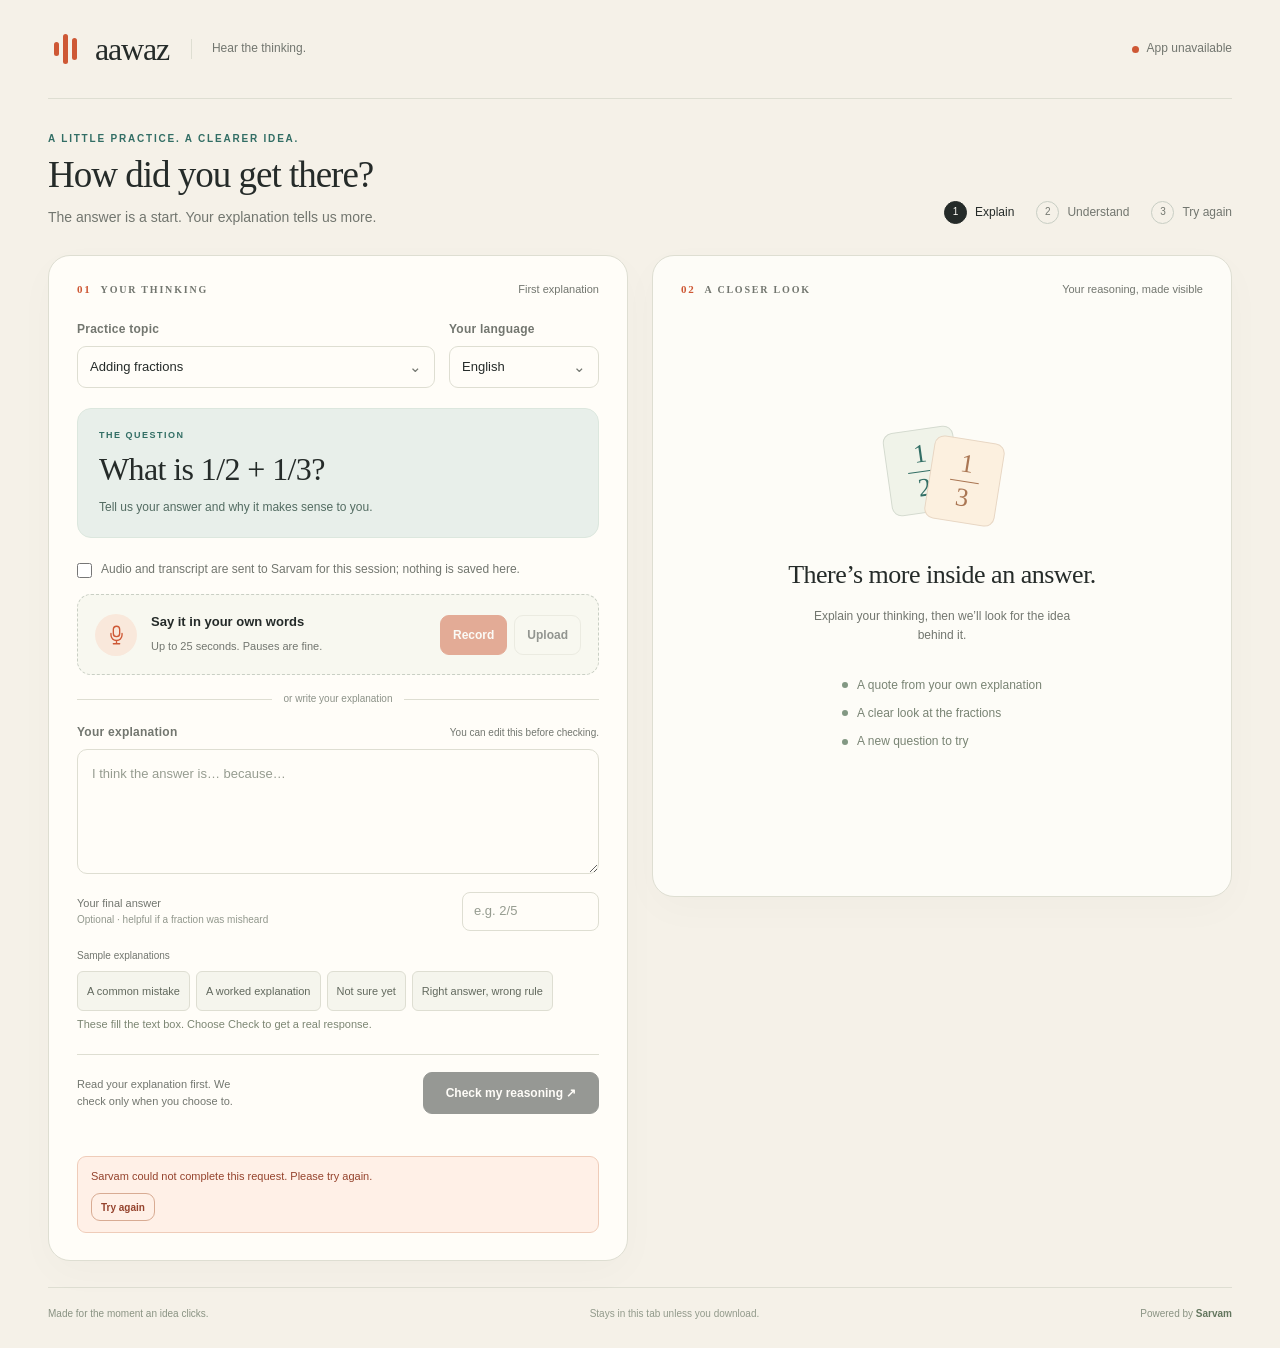
==== aawaz.html @ 49d1d6c7 "Initial commit: Aawaz - Spoken Math Misconception Detector using Sarvam AI" ====
<!doctype html>
<html lang="en">
<head>
  <meta charset="utf-8">
  <meta name="viewport" content="width=device-width, initial-scale=1">
  <meta name="theme-color" content="#f5f1e8">
  <title>Aawaz — Hear the thinking</title>
  <style>
    :root{--paper:#f5f1e8;--card:#fffdf8;--ink:#252b29;--muted:#72766f;--line:#deded2;--orange:#ce5835;--orange-soft:#f9e8db;--teal:#326e65;--teal-soft:#e8efea;--shadow:0 12px 40px #252b2906;--radius:22px}
    *{box-sizing:border-box}body{margin:0;background:var(--paper);color:var(--ink);font-family:"Segoe UI",Arial,sans-serif;font-size:15px;line-height:1.6}button,input,textarea,select{font:inherit}button{cursor:pointer}button:disabled{cursor:not-allowed;opacity:.48}button,input,textarea,select,a{outline-offset:4px}button:focus-visible,input:focus-visible,textarea:focus-visible,select:focus-visible,a:focus-visible{outline:3px solid var(--teal)}[hidden]{display:none!important}button{transition:background .16s,transform .16s,border-color .16s}button:not(:disabled):active{transform:translateY(1px)}button:not(:disabled):hover{filter:brightness(.96)}p,h1,h2,h3{margin:0}h1,h2,h3,.serif{font-family:Georgia,"Times New Roman",serif;font-weight:400}svg{display:block}small{font-size:12px}.shell{max-width:1380px;margin:auto;padding:0 48px}.topbar{height:99px;border-bottom:1px solid var(--line);display:flex;align-items:center;justify-content:space-between;gap:20px}.brand{display:flex;align-items:center;gap:13px}.brand-mark{width:34px;height:37px;display:flex;align-items:center;justify-content:center;gap:4px}.brand-mark i{display:block;width:5px;background:var(--orange);border-radius:6px}.brand-mark i:nth-child(1){height:14px}.brand-mark i:nth-child(2){height:30px}.brand-mark i:nth-child(3){height:22px}.wordmark{font:32px Georgia,"Times New Roman",serif;letter-spacing:-1.2px}.brand-note{font-size:12px;color:var(--muted);border-left:1px solid var(--line);padding-left:20px;margin-left:9px}.connection{display:flex;gap:8px;align-items:center;font-size:12px;color:var(--muted)}.connection-dot{width:7px;height:7px;border-radius:50%;background:#b1b5ad}.connection.ready .connection-dot{background:var(--teal)}.connection.error .connection-dot{background:var(--orange)}.intro{display:flex;align-items:flex-end;justify-content:space-between;padding:32px 0 26px;gap:20px}.eyebrow{text-transform:uppercase;letter-spacing:1.8px;font-size:10px;font-weight:700;color:var(--teal)}.intro h1{font-size:37px;line-height:1.2;letter-spacing:-1px;margin-top:6px}.intro p{color:var(--muted);font-size:14px;margin-top:9px}.steps{display:flex;gap:22px;padding-bottom:5px;flex-shrink:0}.step{display:flex;align-items:center;gap:8px;font-size:12px;color:var(--muted)}.step span{width:23px;height:23px;border:1px solid #c8cec4;border-radius:50%;display:grid;place-items:center;font-size:10px}.step.active{color:var(--ink)}.step.active span{background:var(--ink);color:var(--card);border-color:var(--ink)}.workspace{display:grid;grid-template-columns:minmax(0,1fr) minmax(0,1fr);gap:24px;align-items:start;padding-bottom:26px}.panel{border:1px solid var(--line);border-radius:var(--radius);background:var(--card);box-shadow:var(--shadow);overflow:hidden}.panel-head{padding:25px 28px 0;display:flex;justify-content:space-between;align-items:center;gap:12px}.panel-head .eyebrow{color:var(--muted)}.panel-head .index{color:var(--orange);font-size:11px;font-weight:700;margin-right:9px}.panel-label{font-size:11px;color:var(--muted)}.input-body{padding:22px 28px 27px}.selectors{display:grid;grid-template-columns:1fr 150px;gap:14px;margin-bottom:20px}.field-label{display:block;color:var(--muted);font-size:11px;font-weight:600;letter-spacing:.25px;margin-bottom:6px}.select-wrap{position:relative}.select-wrap:after{content:"⌄";position:absolute;right:13px;top:9px;pointer-events:none;color:var(--muted)}select{appearance:none;width:100%;border:1px solid var(--line);border-radius:9px;background:transparent;color:var(--ink);padding:10px 30px 10px 12px;font-size:13px}.question{border-radius:14px;background:var(--teal-soft);padding:19px 21px 20px;border:1px solid #dce7de;margin-bottom:22px}.question .eyebrow{font-size:9px;letter-spacing:1.5px}.question h2{font-size:32px;letter-spacing:-.6px;margin-top:5px;line-height:1.35}.question p{font-size:12px;color:#536c62;margin-top:7px}.question.followup{background:var(--orange-soft);border-color:#efd9c6}.question.followup .eyebrow,.question.followup p{color:#925039}.consent{display:flex;align-items:flex-start;gap:9px;margin:0 0 15px;padding:0;color:var(--muted);font-size:11px;line-height:1.65}.consent input{accent-color:var(--teal);margin:3px 0 0;flex-shrink:0;width:15px;height:15px}.consent label{cursor:pointer}.recorder{border:1px dashed #c9cfc4;border-radius:14px;padding:17px;display:flex;align-items:center;gap:14px;background:#f8f8f0;margin-bottom:10px}.mic-symbol{width:42px;height:42px;border-radius:50%;background:var(--orange-soft);color:var(--orange);display:grid;place-items:center;flex-shrink:0}.recorder-copy{flex:1}.recorder-copy strong{display:block;font-weight:600;font-size:13px}.recorder-copy small{color:var(--muted);font-size:11px}.recorder-actions{display:flex;gap:7px;align-items:center}.btn{display:inline-flex;gap:8px;align-items:center;justify-content:center;border:1px solid var(--line);border-radius:9px;background:transparent;color:var(--ink);padding:9px 12px;line-height:1.35;font-size:12px;font-weight:600;min-height:38px}.btn-orange{background:var(--orange);color:white;border-color:var(--orange)}.btn-primary{background:var(--ink);color:var(--card);border-color:var(--ink)}.btn-teal{background:var(--teal);color:white;border-color:var(--teal)}.btn-quiet{border-color:transparent;color:var(--muted);padding-left:0;padding-right:0}.recording .mic-symbol{background:var(--orange);color:white}.recording{border-color:var(--orange);background:#fff5eb}.record-indicator{display:flex;gap:7px;align-items:center;color:var(--orange);font-size:11px;padding:1px 3px 12px}.record-indicator span:first-child{width:6px;height:6px;background:var(--orange);border-radius:50%;animation:pulse 1s ease-in-out infinite}@keyframes pulse{50%{opacity:.3}}.divider{display:flex;align-items:center;gap:12px;font-size:10px;color:#8c9288;margin:16px 0}.divider:before,.divider:after{content:"";height:1px;background:var(--line);flex:1}.transcript-label{display:flex;justify-content:space-between;align-items:center;gap:10px;margin-bottom:7px}.transcript-label .field-label{margin:0}.transcript-label small{font-size:10px;color:var(--muted)}textarea{width:100%;min-height:125px;resize:vertical;background:transparent;border:1px solid var(--line);border-radius:10px;padding:13px 14px;color:var(--ink);font-size:13px;line-height:1.65}textarea::placeholder,input::placeholder{color:#969c90}textarea:focus,input:focus{border-color:var(--teal)}.answer-row{display:flex;align-items:center;gap:12px;margin-top:11px}.answer-row label{font-size:11px;color:var(--muted);flex:1}.answer-row label span{display:block;font-size:10px;color:#92988d}input[type=text]{width:137px;border:1px solid var(--line);border-radius:8px;padding:8px 11px;background:transparent;color:var(--ink);font-size:13px}.samples{margin-top:17px}.sample-label{font-size:10px;color:var(--muted);margin-bottom:7px}.sample-buttons{display:flex;gap:6px;flex-wrap:wrap}.sample-btn{font-size:10px;font-weight:400;border-radius:6px;padding:5px 9px;min-height:30px;color:#62695e;background:#f5f5ed}.sample-note{font-size:10px;color:#91978b;margin-top:5px}.input-foot{margin-top:20px;border-top:1px solid var(--line);padding-top:17px;display:flex;align-items:center;justify-content:space-between;gap:16px}.input-foot p{font-size:10px;color:var(--muted);max-width:185px;line-height:1.5}.input-foot .btn{padding:12px 17px;font-size:12px;min-width:176px}.status{margin-top:12px;font-size:11px;color:var(--teal);min-height:18px;line-height:1.55}.status.pending:before{content:"";display:inline-block;width:10px;height:10px;border:1.5px solid #c5d5cb;border-top-color:var(--teal);border-radius:50%;margin-right:8px;vertical-align:-1px;animation:spin .8s linear infinite}@keyframes spin{to{transform:rotate(360deg)}}.error-box{margin-top:12px;background:#fff0e7;border:1px solid #efccb9;border-radius:9px;padding:11px 13px;font-size:11px;color:#95432d}.error-box .btn{margin-top:8px;padding:5px 9px;min-height:28px;font-size:10px;border-color:#d8ab93;color:#95432d}.output-panel{background:#fdfcf7;min-height:641px}.output-body{padding:22px 28px 26px}.empty-state{min-height:550px;display:flex;flex-direction:column;align-items:center;justify-content:center;text-align:center;padding:35px 22px 54px}.empty-art{width:132px;height:106px;position:relative;margin-bottom:27px}.empty-art .tile{width:71px;height:84px;border:1px solid #d5dbd0;border-radius:10px;background:#f0f3e9;position:absolute;left:11px;top:8px;transform:rotate(-8deg);display:flex;align-items:center;justify-content:center}.empty-art .tile.back{left:53px;top:18px;transform:rotate(9deg);background:#fcf0df;border-color:#e8d7c4}.empty-art .fraction{font:26px Georgia,serif;display:flex;flex-direction:column;line-height:1.25;align-items:center;color:var(--teal)}.empty-art .back .fraction{color:#aa7653}.empty-art .fraction span:first-child{border-bottom:1px solid currentColor;padding:0 8px}.empty-state h2{font-size:26px;letter-spacing:-.5px}.empty-state p{font-size:12px;color:var(--muted);max-width:290px;margin-top:12px}.empty-checks{margin-top:30px;display:flex;flex-direction:column;gap:9px;text-align:left;font-size:11px;color:#798474}.empty-checks span{display:flex;gap:9px;align-items:center}.empty-checks span:before{content:"";width:4px;height:4px;border-radius:50%;background:#829883}.empty-state.busy .empty-art{opacity:.65}.empty-state.busy h2{font-size:24px}.result-top{display:flex;justify-content:space-between;align-items:center;gap:10px;margin-bottom:12px}.verdict{font-size:10px;letter-spacing:.8px;font-weight:700;text-transform:uppercase;display:inline-flex;align-items:center;gap:6px;background:var(--orange-soft);color:#a14c2e;padding:5px 9px;border-radius:5px}.verdict.correct{background:var(--teal-soft);color:var(--teal)}.verdict.partial{background:#f5edda;color:#866a32}.verdict.unclear{background:#eceee7;color:#66715e}.result-top small{font-size:10px;color:#8a9385}.result-title{font-size:27px;line-height:1.27;letter-spacing:-.5px;margin-bottom:19px}.evidence{background:#f5f5ee;border-left:2px solid #a8b9a2;padding:12px 15px;margin-bottom:17px;border-radius:0 7px 7px 0}.evidence .eyebrow{font-size:9px;color:#7c8976;letter-spacing:1.2px}.evidence blockquote{font-size:13px;line-height:1.65;margin:6px 0 0;color:#485441}.no-evidence{font-size:12px;color:var(--muted);margin-top:5px}.math-check{display:flex;flex-wrap:wrap;gap:8px 16px;align-items:center;font-size:11px;padding-bottom:17px;border-bottom:1px solid var(--line);margin-bottom:17px}.math-check strong{font-weight:600}.math-badge{font-size:10px;background:#eef1e7;color:#61735a;border-radius:5px;padding:3px 7px}.math-badge.incorrect{background:#f9e8db;color:#a65834}.math-badge.unavailable{background:#eeefe8;color:#737b6d}.feedback{font-size:13px;line-height:1.8;color:#4a5548;white-space:pre-wrap}.clarification{margin-top:14px;border:1px solid #e8dcbb;border-radius:9px;padding:12px 14px;background:#f9f5e9}.clarification .eyebrow{font-size:9px;color:#8b7949;letter-spacing:1px}.clarification p{font-size:12px;line-height:1.7;margin-top:5px;color:#766336}.visual{padding:18px 0 5px}.visual .eyebrow{font-size:9px;color:#7c8976;letter-spacing:1.3px;margin-bottom:12px}.fraction-row{display:grid;grid-template-columns:48px 1fr;gap:12px;align-items:center;margin-bottom:11px}.fraction-label{font:18px Georgia,serif;color:var(--ink);text-align:center}.fraction-strip{display:flex;gap:3px;height:25px;border:1px solid #d4dbcf;border-radius:5px;padding:3px;background:#f5f6ee}.fraction-cell{flex:1;min-width:0;background:#e9eee1;border-radius:1px}.fraction-cell.filled{background:var(--teal)}.fraction-row:nth-child(odd) .fraction-cell.filled{background:var(--orange)}.visual-note{font-size:10px;color:var(--muted);margin-top:3px}.voice-actions{margin-top:14px;display:flex;align-items:center;gap:10px;flex-wrap:wrap}.voice-actions .btn{font-size:11px;padding:7px 10px;min-height:34px}.voice-actions small{color:var(--muted);font-size:10px}.audio-player{width:100%;height:34px;margin-top:10px}.next-question{margin-top:22px;padding-top:19px;border-top:1px solid var(--line)}.next-question .eyebrow{font-size:9px;letter-spacing:1.3px;color:var(--orange)}.next-question h3{font-size:23px;margin-top:7px;line-height:1.4}.next-question p{font-size:11px;color:var(--muted);margin-top:6px;margin-bottom:13px}.next-question .btn{font-size:11px;padding:9px 13px;min-height:35px}.comparison{margin-bottom:19px;display:grid;grid-template-columns:1fr 1fr;gap:10px}.comparison-card{border:1px solid var(--line);border-radius:9px;padding:12px;background:#f7f7ef;min-width:0}.comparison-card .eyebrow{font-size:9px;letter-spacing:1px;color:#828e79;margin-bottom:7px}.comparison-card .verdict{font-size:9px;padding:3px 6px;letter-spacing:.3px}.comparison-card p{font-size:11px;color:var(--muted);margin-top:8px;line-height:1.6;overflow-wrap:anywhere}.comparison-note{font-size:10px;color:var(--muted);margin:-8px 0 18px}.again{display:flex;align-items:center;justify-content:space-between;gap:15px;margin-top:21px;padding-top:15px;border-top:1px solid var(--line)}.again p{font-size:11px;color:var(--muted)}.again .btn{font-size:10px}.footer{display:flex;justify-content:space-between;gap:20px;padding:18px 0 26px;border-top:1px solid var(--line);font-size:10px;color:#8a9383}.footer strong{font-weight:600;color:#63765e}.footer .footer-detail{color:#929a8b}.key-notice{border:1px solid #e7d6be;background:#faf0df;border-radius:10px;padding:12px 16px;margin-bottom:19px;font-size:12px;color:#8b653a}.key-notice p{margin-top:3px;font-size:11px}.sr-only{position:absolute;width:1px;height:1px;padding:0;margin:-1px;overflow:hidden;clip:rect(0,0,0,0);white-space:nowrap;border:0}
    @media(min-width:1450px){.shell{max-width:1400px}.output-panel{min-height:648px}}@media(max-width:1100px){.shell{padding:0 28px}.steps{gap:13px}.recorder{flex-wrap:wrap}.recorder-actions{margin-left:56px}.panel-head{padding:22px 22px 0}.input-body,.output-body{padding:20px 22px 24px}.input-foot{gap:10px}.input-foot .btn{min-width:157px;padding:11px 12px}.empty-state{min-height:580px}.selectors{grid-template-columns:1fr 132px}}@media(max-width:820px){.shell{padding:0 20px}.topbar{height:80px}.intro{padding:24px 0 23px}.intro h1{font-size:32px}.intro p{max-width:310px}.steps{gap:10px}.step{font-size:0;gap:0}.step span{font-size:10px;width:26px;height:26px}.workspace{grid-template-columns:1fr;gap:18px;max-width:630px;margin:auto}.output-panel{min-height:0}.empty-state{min-height:330px;padding:35px 20px}.empty-art{margin-bottom:14px}.empty-checks{margin-top:20px}.recorder{flex-wrap:nowrap}.recorder-actions{margin-left:0}.brand-note{display:none}.footer{max-width:630px;margin:auto}.intro{max-width:630px;margin:auto}.key-notice{max-width:630px;margin:0 auto 18px}}@media(max-width:460px){.shell{padding:0 14px}.topbar{height:73px}.wordmark{font-size:29px}.connection{font-size:10px}.intro h1{font-size:29px}.intro p{font-size:12px}.steps{gap:7px}.steps .step span{width:22px;height:22px}.input-body,.output-body{padding:18px}.panel-head{padding:20px 18px 0}.panel-label{font-size:10px}.selectors{grid-template-columns:1fr 112px;gap:9px}select{font-size:12px;padding-left:10px}.question{padding:15px 17px}.question h2{font-size:28px}.recorder{flex-wrap:wrap;padding:13px;gap:10px}.recorder-actions{width:100%;margin-left:51px}.recorder-actions .btn{min-height:33px;padding:7px 11px}.mic-symbol{width:40px;height:40px}.input-foot{align-items:stretch;flex-direction:column;gap:11px}.input-foot p{max-width:100%;font-size:10px}.input-foot .btn{width:100%}.result-title{font-size:25px}.footer{font-size:9px}.footer-detail{display:none}.comparison{gap:8px}.comparison-card{padding:10px}.fraction-strip{gap:2px}}
    .learning-label{display:flex;align-items:center;gap:9px;font-size:11px;font-weight:600;color:var(--teal);margin-bottom:10px}.learning-label .lesson-number{display:grid;place-items:center;flex-shrink:0;width:22px;height:22px;border:1px solid #c3d3c6;border-radius:50%;font-size:10px}.lesson-section{padding-top:3px}.lesson-section .feedback{font-size:14px}.evidence{border-left-width:3px}.evidence blockquote{font-size:14px}.visual{padding-top:17px}.fraction-strip{height:30px}.checkpoint{margin-top:22px;padding:17px;border-radius:13px;background:#f0f3e9;border:1px solid #d5dfcb}.checkpoint .eyebrow{font-size:9px;letter-spacing:1.1px;color:#7b8e6a}.checkpoint h3{font:16px/1.6 "Segoe UI",Arial,sans-serif;font-weight:600;margin-top:8px}.checkpoint-note{font-size:11px;color:#77876a;margin-top:4px}.checkpoint-options{display:grid;gap:7px;margin-top:13px}.checkpoint-choice{text-align:left;justify-content:flex-start;font-size:12px;line-height:1.55;font-weight:400;background:#fffef8;border-color:#d6ddcd;padding:10px 12px}.checkpoint-choice.selected{border-color:#b98058;background:#fff4e7}.checkpoint-choice.correct-choice{border-color:var(--teal);background:#e5efe5;color:#28594c}.checkpoint-feedback{font-size:12px;line-height:1.65;color:#6b744d;margin-top:12px;padding-top:11px;border-top:1px solid #d4dfc9}.checkpoint-success{display:inline-flex;align-items:center;gap:5px;background:#dfeade;border-radius:5px;padding:4px 7px;color:var(--teal);font-size:10px;font-weight:600;margin-top:11px}.session-tools{display:flex;justify-content:space-between;gap:14px;align-items:center;margin-top:22px;padding-top:17px;border-top:1px solid var(--line)}.session-tools strong{font-size:12px;font-weight:600}.session-tools p{font-size:10px;color:var(--muted);margin-top:2px}.session-actions{display:flex;gap:6px;align-items:center;flex-shrink:0}.session-actions .btn{font-size:10px;min-height:33px;padding:7px 9px}.session-actions .btn-json{padding-left:7px;padding-right:7px;color:var(--muted)}.next-question{padding:17px;border:1px solid #e9d8c4;border-radius:12px;background:#fbf1e4}.next-question .learning-label{color:#aa6541;margin-bottom:0}.next-question .lesson-number{border-color:#dcb99b}.next-question .btn{width:100%;margin-top:2px}.sample-btn{font-size:11px;min-height:33px}.sample-note{font-size:11px;line-height:1.6;color:#7c8673}.consent{font-size:12px;line-height:1.6}.field-label{font-size:12px}.empty-checks span{font-size:12px}.empty-checks span:before{width:6px;height:6px}.question h2,.feedback,.checkpoint h3,.checkpoint-choice{overflow-wrap:anywhere}.evidence blockquote,.comparison-card p{overflow-wrap:anywhere}body[data-language="hi-IN"] h1,body[data-language="bn-IN"] h1,body[data-language="hi-IN"] .question h2,body[data-language="bn-IN"] .question h2{font-family:"Nirmala UI","Segoe UI",sans-serif;font-weight:600;letter-spacing:0;font-size:29px;line-height:1.5}body[data-language="hi-IN"] .eyebrow,body[data-language="bn-IN"] .eyebrow{letter-spacing:.2px;font-size:11px}body[data-language="hi-IN"] .result-title,body[data-language="bn-IN"] .result-title{font-family:"Nirmala UI","Segoe UI",sans-serif;font-size:24px;line-height:1.5}body[data-language="hi-IN"] .input-foot .btn,body[data-language="bn-IN"] .input-foot .btn{min-width:157px}.btn{min-height:40px}.input-foot p{font-size:11px}.resultTiming{white-space:nowrap}.answer-row input{flex-shrink:0}@media(max-width:1100px){.step{font-size:11px}.steps{gap:11px}.session-tools{flex-direction:column;align-items:flex-start;gap:10px}}@media(max-width:820px){.step{font-size:0}.session-tools{flex-direction:row;align-items:center}.intro{align-items:center}.empty-state{min-height:300px}}@media(max-width:460px){.session-tools{flex-direction:column;align-items:flex-start}.session-actions{width:100%}.session-actions .btn:first-child{flex:1}.selectors{grid-template-columns:1fr 118px}.answer-row input{width:119px}.question h2{font-size:27px}.checkpoint{padding:14px}.next-question{padding:14px}.checkpoint-choice{font-size:12px}.brand{gap:8px}.connection{max-width:140px;text-align:right;line-height:1.4}.intro{gap:8px}}
    @media(prefers-reduced-motion:reduce){*,*:before,*:after{animation:none!important;transition:none!important}}
  </style>
</head>
<body>
  <div class="shell">
    <header class="topbar">
      <div class="brand"><span class="brand-mark" aria-hidden="true"><i></i><i></i><i></i></span><span class="wordmark">aawaz</span><span class="brand-note">Hear the thinking.</span></div>
      <div class="connection" id="connection"><span class="connection-dot" aria-hidden="true"></span><span id="connectionText">Checking local setup</span></div>
    </header>
    <section class="intro" aria-labelledby="pageTitle">
      <div><div class="eyebrow" data-i18n="introEyebrow">A little practice. A clearer idea.</div><h1 id="pageTitle" data-i18n="pageTitle">How did you get there?</h1><p data-i18n="introText">The answer is a start. Your explanation tells us more.</p></div>
      <nav class="steps" aria-label="Practice steps"><div class="step active" id="stepExplain"><span>1</span>Explain</div><div class="step" id="stepCheck"><span>2</span>Understand</div><div class="step" id="stepRetry"><span>3</span>Try again</div></nav>
    </section>
    <div class="key-notice" id="keyNotice" hidden><strong data-i18n="keyNoticeTitle">A Sarvam key is needed.</strong><p data-i18n="keyNoticeText">Add your key to the local setup and restart the app to check an explanation.</p></div>
    <main class="workspace" id="workspace">
      <section class="panel input-panel" aria-labelledby="thinkingTitle">
        <div class="panel-head"><h2 class="eyebrow" id="thinkingTitle"><span class="index">01</span>Your thinking</h2><span class="panel-label" id="stageLabel">First explanation</span></div>
        <div class="input-body">
          <div class="selectors"><div><label class="field-label" for="topic" data-i18n="topicLabel">Practice topic</label><div class="select-wrap"><select id="topic"><option value="addition">Adding fractions</option><option value="comparison">Comparing fractions</option></select></div></div><div><label class="field-label" for="language" data-i18n="languageLabel">Your language</label><div class="select-wrap"><select id="language"><option value="en-IN">English</option><option value="hi-IN">हिन्दी</option><option value="bn-IN">বাংলা</option></select></div></div></div>
          <div class="question" id="questionCard"><div class="eyebrow" id="questionEyebrow">The question</div><h2 id="question">What is 1/2 + 1/3?</h2><p id="questionHint">Tell us your answer and why it makes sense to you.</p></div>
          <div class="consent"><input type="checkbox" id="consent"><label for="consent" data-i18n="consent">Audio and transcript are sent to Sarvam for this session; nothing is saved here.</label></div>
          <div class="recorder" id="recorder"><span class="mic-symbol" aria-hidden="true"><svg width="19" height="22" viewBox="0 0 24 26" fill="none"><rect x="8" y="2" width="8" height="13" rx="4" stroke="currentColor" stroke-width="1.7"/><path d="M5 11v2a7 7 0 0 0 14 0v-2M12 20v4m-4 0h8" stroke="currentColor" stroke-width="1.7" stroke-linecap="round"/></svg></span><div class="recorder-copy"><strong id="recordHeading">Say it in your own words</strong><small id="recordHint">Up to 25 seconds. Pauses are fine.</small></div><div class="recorder-actions"><button class="btn btn-orange" id="record" type="button">Record</button><button class="btn" id="upload" type="button">Upload</button><input class="sr-only" id="audioFile" type="file" accept="audio/*,.webm,.ogg,.wav,.mp3,.m4a" tabindex="-1" aria-label="Choose an audio explanation"></div></div>
          <div class="record-indicator" id="recordIndicator" hidden><span aria-hidden="true"></span><span id="recordTimer">Recording · 0 / 25 seconds</span></div>
          <div class="divider" data-i18n="typeDivider">or write your explanation</div>
          <div class="transcript-label"><label class="field-label" for="transcript" data-i18n="explanationLabel">Your explanation</label><small id="transcriptHint" data-i18n="transcriptHint">You can edit this before checking.</small></div>
          <textarea id="transcript" maxlength="2000" placeholder="I think the answer is… because…" spellcheck="true" aria-describedby="transcriptHint"></textarea>
          <div class="answer-row"><label for="answer"><span data-i18n="answerLabel" style="font-size:11px;color:var(--muted)">Your final answer</span><span data-i18n="answerHint">Optional · helpful if a fraction was misheard</span></label><input id="answer" type="text" maxlength="40" placeholder="e.g. 2/5" autocomplete="off"></div>
          <div class="samples" id="samples"><div class="sample-label" data-i18n="sampleLabel">Sample explanations</div><div class="sample-buttons"><button type="button" class="btn sample-btn" data-sample="misconception" data-i18n="sampleMistake">A common mistake</button><button type="button" class="btn sample-btn" data-sample="correct" data-i18n="sampleWorked">A worked explanation</button><button type="button" class="btn sample-btn" data-sample="unclear" data-i18n="sampleUnclear">Not sure yet</button><button type="button" class="btn sample-btn" data-sample="wrongRule" data-i18n="sampleWrongRule">Right answer, wrong rule</button></div><p class="sample-note" data-i18n="sampleNote">These fill the text box. Choose Check to get a real response.</p></div>
          <div class="input-foot"><p data-i18n="confirmHint">Read your explanation first. We check only when you choose to.</p><button class="btn btn-primary" id="analyze" type="button" data-i18n="check">Check my reasoning ↗</button></div>
          <div class="status" id="status" role="status" aria-live="polite" aria-atomic="true"></div>
          <div class="error-box" id="errorBox" role="alert" hidden><p id="errorMessage"></p><button class="btn" type="button" id="retry" hidden>Try again</button></div>
        </div>
      </section>
      <section class="panel output-panel" id="outputPanel" aria-labelledby="insightTitle">
        <div class="panel-head"><h2 class="eyebrow" id="insightTitle"><span class="index">02</span>A closer look</h2><span class="panel-label" id="outputLabel">Your reasoning, made visible</span></div>
        <div class="output-body">
          <div class="comparison" id="comparison" hidden><div class="comparison-card"><div class="eyebrow" data-i18n="firstStage">First explanation</div><span class="verdict" id="beforeVerdict"></span><p id="beforeQuote"></p></div><div class="comparison-card"><div class="eyebrow" data-i18n="followupStage">Fresh-question explanation</div><span class="verdict" id="afterVerdict" hidden></span><p id="afterQuote">Waiting for your next explanation.</p></div></div>
          <p class="comparison-note" id="comparisonNote" data-i18n="comparisonNote" hidden>Two explanations from this session. A fresh answer is one piece of evidence, not a mastery score.</p>
          <div class="empty-state" id="emptyState"><div class="empty-art" aria-hidden="true"><div class="tile"><div class="fraction"><span>1</span><span>2</span></div></div><div class="tile back"><div class="fraction"><span>1</span><span>3</span></div></div></div><h2 id="emptyTitle">There’s more inside an answer.</h2><p id="emptyText">Explain your thinking, then we’ll look for the idea behind it.</p><div class="empty-checks" id="emptyChecks"><span>A quote from your own explanation</span><span>A clear look at the fractions</span><span>A new question to try</span></div></div>
          <div id="result" hidden>
            <div class="result-top"><span class="verdict" id="verdict"></span><small id="resultTiming"></small></div>
            <h2 class="result-title" id="resultTitle" tabindex="-1"></h2>
            <div class="evidence"><div class="learning-label"><span class="lesson-number">1</span><span data-i18n="evidenceStep">Start with your words</span></div><blockquote id="evidenceQuote"></blockquote><p class="no-evidence" id="noEvidence" data-i18n="noEvidence" hidden>No specific reasoning was clear enough to quote.</p></div>
            <div class="math-check"><span class="math-badge" id="mathBadge"></span><span id="claimedWrap"><span data-i18n="yourAnswer">Your answer:</span> <strong id="claimed"></strong></span><span id="expectedWrap"><span data-i18n="expectedAnswer">Expected:</span> <strong id="expected"></strong></span></div>
            <div class="lesson-section"><div class="learning-label"><span class="lesson-number">2</span><span data-i18n="partsStep">Equal parts. The same whole.</span></div><p class="feedback" id="feedback"></p><div class="visual" id="visual" hidden><div id="fractionRows"></div><p class="visual-note" id="visualNote"></p></div></div>
            <div class="clarification" id="clarification" hidden><div class="eyebrow" data-i18n="clarifyLabel">One detail would help</div><p id="clarifyingQuestion"></p><button class="btn btn-quiet" id="clarifyButton" type="button" data-i18n="clarifyAction">Add more reasoning →</button></div>
            <div class="voice-actions"><button class="btn" id="speak" type="button" data-i18n="listen">▷ Listen to explanation</button><small id="voiceStatus"></small></div>
            <audio class="audio-player" id="speechPlayer" controls hidden aria-label="Spoken explanation"></audio>
            <div class="checkpoint" id="checkpoint" hidden><div class="eyebrow" data-i18n="checkpointLabel">Practice checkpoint</div><h3 id="checkpointQuestion"></h3><p class="checkpoint-note" data-i18n="checkpointNote">A short practice activity. This is not an AI diagnosis or a mastery score.</p><div class="checkpoint-options" id="checkpointOptions"></div><p class="checkpoint-feedback" id="checkpointFeedback" role="status" aria-live="polite" hidden></p><span class="checkpoint-success" id="checkpointSuccess" data-i18n="checkpointSuccess" hidden>✓ Ready for a fresh question</span></div>
            <div class="next-question" id="nextQuestion" hidden><div class="learning-label"><span class="lesson-number">3</span><span data-i18n="transferStep">Put the idea to work</span></div><h3 id="nextQuestionText"></h3><p id="nextQuestionHint">Complete the practice checkpoint to open this fresh question.</p><button type="button" class="btn btn-teal" id="startFollowup" data-i18n="startFollowup">Try a fresh question →</button></div>
            <div class="again" id="again" hidden><p data-i18n="keepPracticing">Keep practicing with a fresh explanation.</p><button type="button" class="btn" id="restart" data-i18n="backInitial">Back to the first question</button></div>
          </div>
          <div class="session-tools" id="sessionTools" hidden><div><strong data-i18n="sessionLabel">Your session</strong><p data-i18n="sessionHint">A copy of your completed checks, only when you choose.</p></div><div class="session-actions"><button type="button" class="btn" id="downloadText" data-i18n="downloadText">↓ Download summary</button><button type="button" class="btn btn-json" id="downloadJson" aria-label="Download the session as JSON">JSON</button></div></div>
        </div>
      </section>
    </main>
    <footer class="footer"><span data-i18n="footerNote">Made for the moment an idea clicks.</span><span class="footer-detail" data-i18n="footerPrivacy">Stays in this tab unless you download.</span><span>Powered by <strong>Sarvam</strong></span></footer>
  </div>
  <script>
    'use strict';
    const byId = id => document.getElementById(id);
    const ui = Object.fromEntries(['topic','language','question','questionCard','questionEyebrow','questionHint','stageLabel','consent','record','recorder','recordHeading','recordHint','recordIndicator','recordTimer','upload','audioFile','transcript','answer','samples','analyze','status','errorBox','errorMessage','retry','connection','connectionText','keyNotice','result','emptyState','emptyTitle','emptyText','emptyChecks','outputLabel','verdict','resultTiming','resultTitle','evidenceQuote','noEvidence','mathBadge','claimedWrap','claimed','expectedWrap','expected','feedback','clarification','clarifyingQuestion','clarifyButton','visual','fractionRows','visualNote','speak','voiceStatus','speechPlayer','nextQuestion','nextQuestionText','nextQuestionHint','startFollowup','comparison','beforeVerdict','beforeQuote','afterVerdict','afterQuote','comparisonNote','again','restart','stepExplain','stepCheck','stepRetry','checkpoint','checkpointQuestion','checkpointOptions','checkpointFeedback','checkpointSuccess','sessionTools','downloadText','downloadJson'].map(id => [id,byId(id)]));
    const copy = {
      'en-IN':{introEyebrow:'A little practice. A clearer idea.',pageTitle:'How did you get there?',introText:'The answer is a start. Your explanation tells us more.',explain:'Explain',understand:'Understand',transfer:'Try again',yourThinking:'Your thinking',closerLook:'A closer look',topicLabel:'Practice topic',languageLabel:'Your language',addition:'Adding fractions',comparison:'Comparing fractions',questionLabel:'The question',freshQuestion:'A fresh question',firstStage:'First explanation',followupStage:'Fresh-question explanation',questionHint:'Tell us your answer and why it makes sense to you.',followupHint:'Use what you noticed. Tell us how you worked it out.',consent:'Audio and transcript are sent to Sarvam for this session; nothing is saved here.',recordHeading:'Say it in your own words',recordHint:'Up to 25 seconds. Pauses are fine.',record:'Record',upload:'Upload',stopRecord:'Stop & transcribe',recordUnavailable:'Upload audio or type instead.',typeDivider:'or write your explanation',explanationLabel:'Your explanation',transcriptHint:'You can edit this before checking.',placeholder:'I think the answer is… because…',answerLabel:'Your final answer',answerHint:'Optional · helpful if a fraction was misheard',sampleLabel:'Sample explanations',sampleMistake:'A common mistake',sampleWorked:'A worked explanation',sampleUnclear:'Not sure yet',sampleWrongRule:'Right answer, wrong rule',sampleNote:'These fill the text box. Choose Check to get a real response.',confirmHint:'Read your explanation first. We check only when you choose to.',check:'Check my reasoning ↗',emptyTitle:'There’s more inside an answer.',emptyText:'Explain your thinking, then we’ll look for the idea behind it.',emptyFollowTitle:'A fresh question. Your next idea.',emptyFollowText:'Explain this one in your own words. The earlier lesson is hidden while you try.',evidenceStep:'Start with your words',partsStep:'Equal parts. The same whole.',transferStep:'Put the idea to work',noEvidence:'No specific reasoning was clear enough to quote.',clarifyLabel:'One detail would help',clarifyAction:'Add more reasoning →',clarifyFallback:'Tell us how you chose the size of the pieces and worked out your answer.',listen:'▷ Listen to explanation',freshHint:'Use the same idea with new numbers. Explain without looking back at the lesson.',blockedFreshHint:'Complete the practice checkpoint to open this fresh question.',startFollowup:'Try a fresh question →',keepPracticing:'Keep practicing with a fresh explanation.',backInitial:'Back to the first question',checkpointLabel:'Practice checkpoint',checkpointNote:'A short practice activity. This is not an AI diagnosis or a mastery score.',checkpointSuccess:'✓ Ready for a fresh question',checkpointRetry:'Try another explanation.',checkpointComplete:'Practice checkpoint complete. Try a fresh question.',comparisonNote:'Two explanations from this session. A fresh answer is one piece of evidence, not a mastery score.',waitingNext:'Waiting for your next explanation.',sessionLabel:'Your session',sessionHint:'A copy of your completed checks, only when you choose.',downloadText:'↓ Download summary',downloadJson:'Download the session as JSON',footerNote:'Made for the moment an idea clicks.',footerPrivacy:'Stays in this tab unless you download.',keyNoticeTitle:'A Sarvam key is needed.',keyNoticeText:'Add your key to the local setup and restart the app to check an explanation.',keyConfigured:'Key configured',requestVerified:'Sarvam responded',keyNeeded:'Key needed',appUnavailable:'App unavailable',readyStatus:'Ready to send. Confirm sharing, then explain your thinking.',keyStatus:'Add your Sarvam key to the local setup to continue.',sampleStatus:'Sample explanation added. Read it, then choose Check for a real response.',checkingStatus:'Looking at the reasoning in your explanation…',checkingTitle:'Looking at your thinking…',checkingText:'We’re checking the explanation you just confirmed.',checkedStatus:'Your check is ready. Notice the evidence, then practice the idea.',followCheckedStatus:'Both explanations are shown. Compare what changed.',transcriptReady:'Transcript ready. Read it, edit if needed, then choose Check my reasoning.',freshReady:'Fresh question ready. Explain how you worked it out.',answerMatch:'Answer matches',answerWrong:'Answer to revisit',answerMissing:'No clear answer',yourAnswer:'Your answer:',expectedAnswer:'Expected:',wholeNote:'Each strip shows the same whole.',misconception:'An idea to revisit',correct:'Sound reasoning',partial:'Partly there',unclear:'Needs more detail',consentError:'Please confirm sharing with Sarvam before continuing.',emptyError:'Add an explanation before checking.'},
      'hi-IN':{introEyebrow:'थोड़ा अभ्यास। बेहतर समझ।',pageTitle:'यह जवाब कैसे मिला?',introText:'जवाब शुरुआत है। आपकी सोच और भी कुछ बताती है।',explain:'बताएँ',understand:'समझें',transfer:'फिर आज़माएँ',yourThinking:'आपकी सोच',closerLook:'ज़रा ध्यान से देखें',topicLabel:'अभ्यास का विषय',languageLabel:'आपकी भाषा',addition:'भिन्नों का जोड़',comparison:'भिन्नों की तुलना',questionLabel:'सवाल',freshQuestion:'एक नया सवाल',firstStage:'पहली व्याख्या',followupStage:'नए सवाल की व्याख्या',questionHint:'अपना जवाब और उसकी वजह बताएँ।',followupHint:'जो समझा, उसे इस्तेमाल करें। बताएँ कि आपने कैसे हल किया।',consent:'इस सत्र के लिए ऑडियो और उसका लिखित रूप Sarvam को भेजे जाते हैं; यहाँ कुछ भी सेव नहीं होता।',recordHeading:'अपने शब्दों में बोलें',recordHint:'अधिकतम 25 सेकंड। आराम से बोलें।',record:'रिकॉर्ड करें',upload:'ऑडियो चुनें',stopRecord:'रोकें और लिखित रूप देखें',recordUnavailable:'ऑडियो चुनें या अपनी सोच लिखें।',typeDivider:'या अपनी व्याख्या लिखें',explanationLabel:'आपकी व्याख्या',transcriptHint:'जाँच से पहले इसे बदल सकते हैं।',placeholder:'मुझे लगता है जवाब… है, क्योंकि…',answerLabel:'आपका अंतिम जवाब',answerHint:'वैकल्पिक · भिन्न गलत सुनाई देने पर मददगार',sampleLabel:'व्याख्या के उदाहरण',sampleMistake:'एक आम गलती',sampleWorked:'समझाकर हल',sampleUnclear:'अभी स्पष्ट नहीं',sampleWrongRule:'सही जवाब, गलत नियम',sampleNote:'ये उदाहरण केवल टेक्स्ट भरते हैं। असली प्रतिक्रिया के लिए जाँचें चुनें।',confirmHint:'पहले अपनी व्याख्या पढ़ें। आपके चुनने पर ही जाँच होगी।',check:'मेरी सोच जाँचें ↗',emptyTitle:'जवाब के पीछे एक सोच होती है।',emptyText:'अपनी सोच बताएँ, फिर उसके पीछे के विचार को समझेंगे।',emptyFollowTitle:'नया सवाल। आपकी नई सोच।',emptyFollowText:'अपने शब्दों में बताएँ। कोशिश के दौरान पिछली सीख छिपी रहती है।',evidenceStep:'आपके शब्दों से शुरुआत',partsStep:'बराबर हिस्से। एक ही पूरा।',transferStep:'अब विचार को आज़माएँ',noEvidence:'उद्धृत करने लायक स्पष्ट तर्क नहीं मिला।',clarifyLabel:'एक बात और बताएँ',clarifyAction:'अपना तर्क और बताएँ →',clarifyFallback:'बताएँ कि हिस्सों का आकार कैसे चुना और जवाब कैसे निकाला।',listen:'▷ व्याख्या सुनें',freshHint:'नए अंकों पर वही विचार आज़माएँ। पिछली सीख देखे बिना समझाएँ।',blockedFreshHint:'नया सवाल खोलने के लिए अभ्यास पूरा करें।',startFollowup:'नया सवाल आज़माएँ →',keepPracticing:'एक नई व्याख्या के साथ अभ्यास करें।',backInitial:'पहले सवाल पर वापस जाएँ',checkpointLabel:'अभ्यास की एक जाँच',checkpointNote:'यह छोटा अभ्यास है। यह AI का निर्णय या महारत का स्कोर नहीं है।',checkpointSuccess:'✓ नए सवाल के लिए तैयार',checkpointRetry:'दूसरी व्याख्या आज़माएँ।',checkpointComplete:'अभ्यास पूरा हुआ। अब नया सवाल आज़माएँ।',comparisonNote:'इस सत्र की दो व्याख्याएँ। नया जवाब एक प्रमाण है, महारत का स्कोर नहीं।',waitingNext:'आपकी अगली व्याख्या का इंतज़ार है।',sessionLabel:'आपका सत्र',sessionHint:'पूरी हुई जाँचों की कॉपी, केवल आपके चुनने पर।',downloadText:'↓ सारांश डाउनलोड करें',downloadJson:'सत्र को JSON में डाउनलोड करें',footerNote:'समझ आने वाले उस पल के लिए।',footerPrivacy:'डाउनलोड करने तक केवल इस टैब में।',keyNoticeTitle:'Sarvam की कुंजी चाहिए।',keyNoticeText:'स्थानीय सेटअप में अपनी कुंजी जोड़ें और ऐप फिर शुरू करें।',keyConfigured:'कुंजी जोड़ी गई है',requestVerified:'Sarvam ने जवाब दिया',keyNeeded:'कुंजी चाहिए',appUnavailable:'ऐप उपलब्ध नहीं है',readyStatus:'भेजने के लिए तैयार। सहमति दें और अपनी सोच बताएँ।',keyStatus:'आगे बढ़ने के लिए स्थानीय सेटअप में Sarvam की कुंजी जोड़ें।',sampleStatus:'उदाहरण जोड़ा गया है। पढ़ें और असली प्रतिक्रिया के लिए जाँचें चुनें।',checkingStatus:'आपकी व्याख्या के तर्क को देख रहे हैं…',checkingTitle:'आपकी सोच पर ध्यान दे रहे हैं…',checkingText:'आपकी पुष्टि की गई व्याख्या की जाँच हो रही है।',checkedStatus:'जाँच तैयार है। अपने शब्द देखें, फिर विचार का अभ्यास करें।',followCheckedStatus:'दोनों व्याख्याएँ सामने हैं। देखें कि क्या बदला।',transcriptReady:'लिखित रूप तैयार है। पढ़ें, ज़रूरत हो तो बदलें, फिर मेरी सोच जाँचें चुनें।',freshReady:'नया सवाल तैयार है। बताएँ कि आपने कैसे हल किया।',answerMatch:'जवाब सही है',answerWrong:'जवाब फिर देखें',answerMissing:'स्पष्ट जवाब नहीं मिला',yourAnswer:'आपका जवाब:',expectedAnswer:'अपेक्षित जवाब:',wholeNote:'हर पट्टी एक ही पूरा दर्शाती है।',misconception:'इस विचार को फिर समझें',correct:'सही तर्क',partial:'कुछ हद तक सही',unclear:'और जानकारी चाहिए',consentError:'आगे बढ़ने से पहले Sarvam से साझा करने की सहमति दें।',emptyError:'जाँच से पहले अपनी व्याख्या जोड़ें।'},
      'bn-IN':{introEyebrow:'অল্প অনুশীলন। আরও পরিষ্কার ধারণা।',pageTitle:'এই উত্তর কীভাবে পেলে?',introText:'উত্তরটা শুরু। তোমার ব্যাখ্যা আরও কিছু বলে।',explain:'বলুন',understand:'বুঝুন',transfer:'আবার চেষ্টা',yourThinking:'তোমার ভাবনা',closerLook:'আরও ভালো করে দেখি',topicLabel:'অনুশীলনের বিষয়',languageLabel:'তোমার ভাষা',addition:'ভগ্নাংশের যোগ',comparison:'ভগ্নাংশের তুলনা',questionLabel:'প্রশ্ন',freshQuestion:'একটি নতুন প্রশ্ন',firstStage:'প্রথম ব্যাখ্যা',followupStage:'নতুন প্রশ্নের ব্যাখ্যা',questionHint:'তোমার উত্তর এবং তার কারণ বলো।',followupHint:'যা বুঝেছ, তা কাজে লাগাও। কীভাবে সমাধান করলে বলো।',consent:'এই সেশনের জন্য অডিও ও তার লিখিত রূপ Sarvam-কে পাঠানো হয়; এখানে কিছু সংরক্ষণ করা হয় না।',recordHeading:'নিজের ভাষায় বলো',recordHint:'সর্বোচ্চ 25 সেকেন্ড। একটু থামতে পারো।',record:'রেকর্ড করো',upload:'অডিও বেছে নাও',stopRecord:'থামাও ও লিখিত রূপ দেখো',recordUnavailable:'অডিও বেছে নাও বা ব্যাখ্যা লেখো।',typeDivider:'অথবা তোমার ব্যাখ্যা লেখো',explanationLabel:'তোমার ব্যাখ্যা',transcriptHint:'যাচাইয়ের আগে বদলাতে পারো।',placeholder:'আমার মনে হয় উত্তর… কারণ…',answerLabel:'তোমার চূড়ান্ত উত্তর',answerHint:'ঐচ্ছিক · ভগ্নাংশ ভুল শোনা গেলে সাহায্য করে',sampleLabel:'ব্যাখ্যার উদাহরণ',sampleMistake:'একটি সাধারণ ভুল',sampleWorked:'বুঝিয়ে সমাধান',sampleUnclear:'এখনও পরিষ্কার নয়',sampleWrongRule:'সঠিক উত্তর, ভুল নিয়ম',sampleNote:'এগুলো শুধু লেখা ভরে দেয়। আসল প্রতিক্রিয়ার জন্য যাচাই করো।',confirmHint:'আগে ব্যাখ্যা পড়ো। তুমি বেছে নিলেই যাচাই হবে।',check:'আমার যুক্তি যাচাই করো ↗',emptyTitle:'উত্তরের পেছনে একটা ভাবনা আছে।',emptyText:'ভাবনাটা বলো, তারপর তার পেছনের ধারণা বুঝব।',emptyFollowTitle:'নতুন প্রশ্ন। তোমার নতুন ভাবনা।',emptyFollowText:'নিজের ভাষায় বোঝাও। চেষ্টা করার সময় আগের শেখা অংশটি লুকানো থাকে।',evidenceStep:'তোমার কথা থেকে শুরু',partsStep:'সমান অংশ। একই সম্পূর্ণ।',transferStep:'এবার ধারণাটা কাজে লাগাও',noEvidence:'উদ্ধৃত করার মতো স্পষ্ট যুক্তি পাওয়া যায়নি।',clarifyLabel:'আরও একটি কথা বলো',clarifyAction:'আরও যুক্তি যোগ করো →',clarifyFallback:'অংশগুলোর আকার কীভাবে বেছেছ এবং উত্তর কীভাবে পেয়েছ বলো।',listen:'▷ ব্যাখ্যা শোনো',freshHint:'নতুন সংখ্যায় একই ধারণা কাজে লাগাও। আগের শেখা অংশ না দেখে বোঝাও।',blockedFreshHint:'নতুন প্রশ্ন খুলতে অনুশীলনটি সম্পূর্ণ করো।',startFollowup:'নতুন প্রশ্ন চেষ্টা করো →',keepPracticing:'নতুন ব্যাখ্যা দিয়ে অনুশীলন করো।',backInitial:'প্রথম প্রশ্নে ফিরে যাও',checkpointLabel:'অনুশীলনের একটি ধাপ',checkpointNote:'এটি ছোট অনুশীলন। এটি AI-এর সিদ্ধান্ত বা দক্ষতার স্কোর নয়।',checkpointSuccess:'✓ নতুন প্রশ্নের জন্য প্রস্তুত',checkpointRetry:'অন্য ব্যাখ্যা চেষ্টা করো।',checkpointComplete:'অনুশীলন সম্পূর্ণ। এবার নতুন প্রশ্ন চেষ্টা করো।',comparisonNote:'এই সেশনের দুটি ব্যাখ্যা। নতুন উত্তর একটি প্রমাণ, দক্ষতার স্কোর নয়।',waitingNext:'তোমার পরের ব্যাখ্যার অপেক্ষায়।',sessionLabel:'তোমার সেশন',sessionHint:'সম্পূর্ণ হওয়া যাচাইগুলোর কপি, শুধু তুমি চাইলে।',downloadText:'↓ সারাংশ ডাউনলোড করো',downloadJson:'সেশনটি JSON হিসেবে ডাউনলোড করো',footerNote:'ধারণা পরিষ্কার হওয়ার মুহূর্তের জন্য।',footerPrivacy:'ডাউনলোড না করলে শুধু এই ট্যাবে থাকে।',keyNoticeTitle:'Sarvam-এর কী প্রয়োজন।',keyNoticeText:'স্থানীয় সেটআপে নিজের কী যোগ করে অ্যাপ আবার চালাও।',keyConfigured:'কী যোগ করা আছে',requestVerified:'Sarvam উত্তর দিয়েছে',keyNeeded:'কী প্রয়োজন',appUnavailable:'অ্যাপ পাওয়া যাচ্ছে না',readyStatus:'পাঠানোর জন্য প্রস্তুত। সম্মতি দিয়ে তোমার ভাবনা বলো।',keyStatus:'চালিয়ে যেতে স্থানীয় সেটআপে Sarvam-এর কী যোগ করো।',sampleStatus:'উদাহরণ যোগ হয়েছে। পড়ে আসল প্রতিক্রিয়ার জন্য যাচাই করো।',checkingStatus:'তোমার ব্যাখ্যার যুক্তি দেখা হচ্ছে…',checkingTitle:'তোমার ভাবনা দেখা হচ্ছে…',checkingText:'তোমার নিশ্চিত করা ব্যাখ্যা যাচাই করা হচ্ছে।',checkedStatus:'যাচাই প্রস্তুত। নিজের কথা দেখো, তারপর ধারণার অনুশীলন করো।',followCheckedStatus:'দুটি ব্যাখ্যাই দেখানো হয়েছে। কী বদলেছে দেখো।',transcriptReady:'লিখিত রূপ প্রস্তুত। পড়ো, দরকার হলে বদলাও, তারপর যুক্তি যাচাই করো।',freshReady:'নতুন প্রশ্ন প্রস্তুত। কীভাবে সমাধান করলে বোঝাও।',answerMatch:'উত্তর সঠিক',answerWrong:'উত্তর আবার দেখো',answerMissing:'স্পষ্ট উত্তর নেই',yourAnswer:'তোমার উত্তর:',expectedAnswer:'প্রত্যাশিত উত্তর:',wholeNote:'প্রতিটি পটি একই সম্পূর্ণকে দেখায়।',misconception:'ধারণাটি আবার বোঝো',correct:'সঠিক যুক্তি',partial:'আংশিক ঠিক',unclear:'আরও ব্যাখ্যা দরকার',consentError:'চালিয়ে যাওয়ার আগে Sarvam-এর সঙ্গে ভাগ করার সম্মতি দাও।',emptyError:'যাচাইয়ের আগে তোমার ব্যাখ্যা যোগ করো।'}
    };
    const fallbackTopics = [
      {id:'addition',title:'Adding fractions',question:'What is 1/2 + 1/3?',question_localized:{'en-IN':'What is 1/2 + 1/3?','hi-IN':'1/2 + 1/3 कितना है?','bn-IN':'1/2 + 1/3 কত?'},followup_question:''},
      {id:'comparison',title:'Comparing fractions',question:'Which is larger: 1/8 or 1/4?',question_localized:{'en-IN':'Which is larger: 1/8 or 1/4?','hi-IN':'कौन बड़ा है: 1/8 या 1/4?','bn-IN':'কোনটি বড়: 1/8 না 1/4?'},followup_question:''}
    ];
    const samples = {
      'en-IN':{addition:{misconception:'I get 2/5 because I add the top numbers and add the bottom numbers.',correct:'I use a common denominator of six. One half is three sixths and one third is two sixths, so the sum is five sixths.',unclear:'I guessed.',wrongRule:'My answer is 5/6, but my rule is to add the top numbers and add the bottom numbers when adding fractions.'},comparison:{misconception:'One eighth is bigger because eight is bigger than four.',correct:'One quarter is larger than one eighth. When the same whole is divided into more equal pieces, each piece is smaller.',unclear:'I guessed.',wrongRule:'My answer is one quarter, but I think a bigger denominator always makes a bigger fraction.'}},
      'hi-IN':{addition:{misconception:'मेरा जवाब 2/5 है, क्योंकि मैंने ऊपर की संख्याएँ जोड़ीं और नीचे की संख्याएँ भी जोड़ीं।',correct:'मैं समान हर 6 लेता हूँ। आधा यानी 3/6 और एक तिहाई यानी 2/6 है। इसलिए जोड़ 5/6 है।',unclear:'मैंने अनुमान लगाया।',wrongRule:'मेरा जवाब 5/6 है, लेकिन मेरा नियम है कि भिन्न जोड़ते समय ऊपर की संख्याएँ और नीचे की संख्याएँ अलग-अलग जोड़नी चाहिए।'},comparison:{misconception:'1/8 बड़ा है, क्योंकि 8 संख्या 4 से बड़ी है।',correct:'1/4, 1/8 से बड़ा है। एक ही पूरे को ज़्यादा बराबर हिस्सों में बाँटने पर हर हिस्सा छोटा होता है।',unclear:'मैंने अनुमान लगाया।',wrongRule:'मेरा जवाब 1/4 है, लेकिन मुझे लगता है कि बड़ा हर हमेशा भिन्न को बड़ा बनाता है।'}},
      'bn-IN':{addition:{misconception:'আমার উত্তর 2/5, কারণ আমি ওপরের সংখ্যা যোগ করেছি এবং নিচের সংখ্যাও যোগ করেছি।',correct:'আমি একই হর 6 নিই। অর্ধেক হল 3/6 আর এক তৃতীয়াংশ হল 2/6। তাই যোগফল 5/6।',unclear:'আমি আন্দাজ করেছি।',wrongRule:'আমার উত্তর 5/6, কিন্তু আমার নিয়ম হল ভগ্নাংশ যোগ করার সময় ওপরের সংখ্যা ও নিচের সংখ্যা আলাদা করে যোগ করতে হয়।'},comparison:{misconception:'1/8 বড়, কারণ 8 সংখ্যাটি 4-এর চেয়ে বড়।',correct:'1/4, 1/8-এর চেয়ে বড়। একই সম্পূর্ণকে বেশি সমান অংশে ভাগ করলে প্রতিটি অংশ ছোট হয়।',unclear:'আমি আন্দাজ করেছি।',wrongRule:'আমার উত্তর 1/4, কিন্তু আমি মনে করি বড় হর মানেই বড় ভগ্নাংশ।'}}
    };
    const checkpointContent = {
      'en-IN':{addition:{question:'After changing halves and thirds into sixths, why does the denominator stay 6?',choices:[{id:'add_denominators',text:'I must add 6 and 6 because I am adding two fractions.'},{id:'same_sized_parts',text:'The pieces are still sixths. I count how many of those same-sized pieces I have.'},{id:'largest_denominator',text:'The denominator is always whichever number was bigger.'}],correct:'same_sized_parts',explanation:'Three sixths plus two sixths makes five sixths. We add the number of pieces; each piece is still one sixth of the same whole.'},comparison:{question:'For the same whole, why is one quarter larger than one eighth?',choices:[{id:'bigger_number',text:'Eight is bigger than four, so one eighth must be bigger.'},{id:'unchanged_size',text:'The size of a piece never changes when I divide the whole.'},{id:'more_smaller_parts',text:'Dividing the same whole into more equal parts makes each part smaller.'}],correct:'more_smaller_parts',explanation:'Eight equal pieces are smaller than four equal pieces of the same whole. So one eighth is smaller than one quarter.'}},
      'hi-IN':{addition:{question:'आधे और तिहाई हिस्सों को छठे हिस्सों में बदलने के बाद हर 6 ही क्यों रहता है?',choices:[{id:'add_denominators',text:'दो भिन्न जोड़ रहे हैं, इसलिए 6 और 6 को भी जोड़ना चाहिए।'},{id:'same_sized_parts',text:'हिस्से अब भी छठे हिस्से हैं। मैं उन्हीं बराबर आकार वाले हिस्सों की गिनती जोड़ता हूँ।'},{id:'largest_denominator',text:'हर हमेशा वही संख्या होती है जो बड़ी थी।'}],correct:'same_sized_parts',explanation:'तीन छठे हिस्से और दो छठे हिस्से मिलकर पाँच छठे हिस्से बनते हैं। हिस्सों की संख्या जुड़ती है; हर हिस्से का आकार उसी पूरे का छठा हिस्सा रहता है।'},comparison:{question:'एक ही पूरे में एक चौथाई, एक आठवें हिस्से से बड़ा क्यों है?',choices:[{id:'bigger_number',text:'8 संख्या 4 से बड़ी है, इसलिए 1/8 बड़ा होगा।'},{id:'unchanged_size',text:'पूरे को बाँटने पर हिस्से का आकार कभी नहीं बदलता।'},{id:'more_smaller_parts',text:'एक ही पूरे को ज़्यादा बराबर हिस्सों में बाँटने पर हर हिस्सा छोटा होता है।'}],correct:'more_smaller_parts',explanation:'एक ही पूरे के आठ बराबर हिस्से उसके चार बराबर हिस्सों से छोटे होते हैं। इसलिए एक आठवाँ हिस्सा एक चौथाई से छोटा है।'}},
      'bn-IN':{addition:{question:'অর্ধেক ও এক তৃতীয়াংশকে ষষ্ঠাংশে বদলানোর পরে হর 6-ই থাকে কেন?',choices:[{id:'add_denominators',text:'দুটি ভগ্নাংশ যোগ করছি বলে 6 আর 6-ও যোগ করতে হবে।'},{id:'same_sized_parts',text:'অংশগুলো এখনও ষষ্ঠাংশ। আমি একই আকারের অংশগুলোর সংখ্যা গুনছি।'},{id:'largest_denominator',text:'হর সব সময় আগের বড় সংখ্যাটি হয়।'}],correct:'same_sized_parts',explanation:'তিনটি ষষ্ঠাংশ আর দুটি ষষ্ঠাংশ মিলে পাঁচটি ষষ্ঠাংশ হয়। অংশের সংখ্যা যোগ হয়; প্রতিটি অংশ একই সম্পূর্ণের এক ষষ্ঠাংশই থাকে।'},comparison:{question:'একই সম্পূর্ণের এক চতুর্থাংশ, এক অষ্টমাংশের চেয়ে বড় কেন?',choices:[{id:'bigger_number',text:'8 সংখ্যাটি 4-এর চেয়ে বড়, তাই 1/8 বড় হবে।'},{id:'unchanged_size',text:'সম্পূর্ণকে ভাগ করলেও অংশের আকার কখনও বদলায় না।'},{id:'more_smaller_parts',text:'একই সম্পূর্ণকে বেশি সমান অংশে ভাগ করলে প্রতিটি অংশ ছোট হয়।'}],correct:'more_smaller_parts',explanation:'একই সম্পূর্ণের আটটি সমান অংশ তার চারটি সমান অংশের চেয়ে ছোট। তাই এক অষ্টমাংশ, এক চতুর্থাংশের চেয়ে ছোট।'}}
    };
    const verdictLabels = {misconception:'An idea to revisit',correct:'Sound reasoning',partial:'Partly there',unclear:'Needs more detail'};
    const state = {topics:fallbackTopics,stage:'initial',current:null,before:null,currentRecord:null,beforeRecord:null,checkpoint:null,beforeCheckpoint:null,busy:false,recording:false,keyConfigured:false,apiSucceeded:false,serviceReady:false,retry:null,recorder:null,stream:null,chunks:[],recordStarted:0,timer:null,stopTimer:null,audioUrl:null,followupQuestion:'',destroyed:false};
    const canRecord = !!(navigator.mediaDevices && navigator.mediaDevices.getUserMedia && window.MediaRecorder);

    function plain(value){return typeof value === 'string' ? value : value == null ? '' : String(value);}
    function publicError(message){const error=new Error(message);error.publicMessage=message;return error;}
    function status(message,pending=false){ui.status.textContent=message;ui.status.classList.toggle('pending',pending);}
    function clearError(){ui.errorBox.hidden=true;ui.errorMessage.textContent='';ui.retry.hidden=true;state.retry=null;}
    function showError(error,retry=null){ui.errorMessage.textContent=error.publicMessage || 'That request could not be completed. Please try again.';ui.errorBox.hidden=false;state.retry=retry;ui.retry.hidden=!retry;status('');}
    function updateControls(){
      const locked=state.busy || state.recording;
      ui.topic.disabled=locked;ui.language.disabled=locked;ui.consent.disabled=locked;ui.transcript.disabled=locked;ui.answer.disabled=locked;
      ui.record.disabled=state.busy || !state.serviceReady || !state.keyConfigured || !canRecord;
      ui.record.textContent=state.recording ? 'Stop & transcribe' : 'Record';
      ui.upload.disabled=locked || !state.serviceReady || !state.keyConfigured;
      ui.analyze.disabled=locked || !state.serviceReady || !state.keyConfigured || !ui.transcript.value.trim();
      ui.speak.disabled=locked || !state.current || !plain(state.current.feedback).trim();
      ui.startFollowup.disabled=locked || !state.current || state.stage!=='initial' || !state.followupQuestion;
      ui.restart.disabled=locked;ui.retry.disabled=locked;
      document.querySelectorAll('[data-sample]').forEach(button => button.disabled=locked);
    }
    function setBusy(value,message=''){state.busy=value;if(message)status(message,value);else ui.status.classList.toggle('pending',value);updateControls();}
    function revokeSpeech(){ui.speechPlayer.pause();ui.speechPlayer.removeAttribute('src');ui.speechPlayer.load();ui.speechPlayer.hidden=true;if(state.audioUrl)URL.revokeObjectURL(state.audioUrl);state.audioUrl=null;ui.voiceStatus.textContent='';}
    function setVerdict(element,value){element.className='verdict '+(verdictLabels[value] ? value : 'unclear');element.textContent=verdictLabels[value] || verdictLabels.unclear;}
    function renderComparison(){
      ui.comparison.hidden=!state.before;ui.comparisonNote.hidden=!state.before;
      if(!state.before)return;
      setVerdict(ui.beforeVerdict,state.before.verdict);
      ui.beforeQuote.textContent=plain(state.before.evidence_quote) || plain(state.before.label) || 'No clear reasoning in the first explanation.';
      ui.afterVerdict.hidden=!state.current;
      if(state.current){setVerdict(ui.afterVerdict,state.current.verdict);ui.afterQuote.textContent=plain(state.current.evidence_quote) || plain(state.current.label) || 'No clear reasoning in the follow-up.';}
      else ui.afterQuote.textContent='Waiting for your next explanation.';
    }
    function invalidateResult(){
      state.current=null;state.followupQuestion='';revokeSpeech();ui.result.hidden=true;ui.emptyState.hidden=false;ui.emptyState.classList.remove('busy');ui.emptyChecks.hidden=false;
      ui.emptyTitle.textContent=state.stage==='followup' ? 'A fresh question. Your next idea.' : 'There’s more inside an answer.';
      ui.emptyText.textContent=state.stage==='followup' ? 'Explain this one in your own words. We’ll compare the two explanations.' : 'Explain your thinking, then we’ll look for the idea behind it.';
      ui.outputLabel.textContent=state.stage==='followup' ? 'First explanation → follow-up' : 'Your reasoning, made visible';
      ui.stepExplain.classList.toggle('active',state.stage==='initial');ui.stepCheck.classList.remove('active');ui.stepRetry.classList.toggle('active',state.stage==='followup');renderComparison();updateControls();
    }
    function refreshQuestion(){const topic=state.topics.find(item=>item.id===ui.topic.value) || fallbackTopics[0];ui.question.textContent=state.stage==='followup' ? state.nextQuestion : topic.question;ui.questionEyebrow.textContent=state.stage==='followup' ? 'A fresh question' : 'The question';ui.questionCard.classList.toggle('followup',state.stage==='followup');ui.stageLabel.textContent=state.stage==='followup' ? 'Follow-up explanation' : 'First explanation';ui.questionHint.textContent=state.stage==='followup' ? 'Use what you noticed. Tell us how you worked it out.' : 'Tell us your answer and why it makes sense to you.';ui.samples.hidden=state.stage==='followup';ui.answer.placeholder=ui.topic.value==='comparison' ? 'e.g. 1/8 or 1/4' : 'e.g. 2/5';}
    function resetPractice(){state.stage='initial';state.before=null;state.nextQuestion='';ui.transcript.value='';ui.answer.value='';clearError();status('');invalidateResult();refreshQuestion();}
    function requireConsent(){if(ui.consent.checked)return true;showError(publicError('Please confirm sharing with Sarvam before continuing.'));ui.consent.focus();return false;}

    async function request(path,body){
      const controller=new AbortController();const timer=setTimeout(()=>controller.abort(),90000);
      try{
        const options={signal:controller.signal,cache:'no-store'};
        if(body!==undefined){options.method='POST';options.headers={'Content-Type':'application/json'};options.body=JSON.stringify(body);}
        let response;
        try{response=await fetch(path,options);}catch(error){if(error.name==='AbortError')throw publicError('This is taking longer than expected. You can try again.');throw publicError('The local app could not be reached. Check that it is running, then try again.');}
        if(!response.ok){
          let detail=null;try{detail=await response.json();}catch(error){}
          if(detail && typeof detail.error==='string' && detail.error.length<=300)throw publicError(detail.error);
          const messages={401:'Sarvam could not authorize this request. Check your connection settings and try again.',403:'This request is not available for the current Sarvam connection.',413:'That audio file is too large. Try a shorter recording.',429:'Sarvam is handling too many requests right now. Wait a moment, then try again.',503:'Sarvam is not connected or is temporarily unavailable. Check the local setup and try again.'};
          throw publicError(messages[response.status] || 'Sarvam could not complete this request. Please try again.');
        }
        try{return await response.json();}catch(error){throw publicError('The response could not be read. Please try again.');}
      }finally{clearTimeout(timer);}
    }
    async function loadConfig(){
      clearError();setBusy(true,'Checking the Sarvam connection…');
      try{
        const config=await request('/api/config');
        const topics=Array.isArray(config.topics) ? config.topics.filter(item=>['addition','comparison'].includes(item.id) && typeof item.question==='string') : [];
        if(topics.length){state.topics=topics;ui.topic.replaceChildren(...topics.map(item=>{const option=document.createElement('option');option.value=item.id;option.textContent=plain(item.title) || item.id;return option;}));}
        const languages=Array.isArray(config.languages) ? config.languages.filter(item=>['en-IN','hi-IN','bn-IN'].includes(item.code)) : [];
        if(languages.length)ui.language.replaceChildren(...languages.map(item=>{const option=document.createElement('option');option.value=item.code;option.textContent=plain(item.name);return option;}));
        state.serviceReady=true;state.keyConfigured=config.key_configured===true;ui.keyNotice.hidden=state.keyConfigured;ui.connection.className='connection '+(state.keyConfigured?'ready':'error');ui.connectionText.textContent=state.keyConfigured?'Sarvam connected':'Key needed';refreshQuestion();status(state.keyConfigured?'Ready when you are. Confirm sharing, then explain your thinking.':'Add your Sarvam key to the local setup to continue.');
      }catch(error){state.serviceReady=false;ui.connection.className='connection error';ui.connectionText.textContent='App unavailable';showError(error,loadConfig);}
      finally{setBusy(false);}
    }

    function renderVisual(visual){
      ui.fractionRows.replaceChildren();ui.visual.hidden=true;
      if(!visual || !Array.isArray(visual.fractions))return;
      let rendered=0;
      for(const fraction of visual.fractions.slice(0,6)){
        const numerator=Number(fraction.numerator),denominator=Number(fraction.denominator);
        if(!Number.isInteger(numerator) || !Number.isInteger(denominator) || numerator<0 || numerator>denominator || denominator<1 || denominator>24)continue;
        const row=document.createElement('div');row.className='fraction-row';
        const label=document.createElement('span');label.className='fraction-label';const fractionLabel=plain(fraction.label);label.textContent=fractionLabel.includes('=') ? fractionLabel.split('=').pop().trim() : fractionLabel || numerator+'/'+denominator;
        const strip=document.createElement('div');strip.className='fraction-strip';strip.setAttribute('role','img');strip.setAttribute('aria-label',numerator+' of '+denominator+' equal parts shaded');
        for(let index=0;index<denominator;index++){const cell=document.createElement('span');cell.className='fraction-cell'+(index<numerator?' filled':'');cell.setAttribute('aria-hidden','true');strip.append(cell);}
        row.append(label,strip);ui.fractionRows.append(row);rendered++;
      }
      ui.visual.hidden=rendered===0;ui.visualNote.textContent='Each strip shows the same whole. '+plain(visual.result_label);
    }
    function renderResult(result){
      state.current=result;ui.emptyState.hidden=true;ui.result.hidden=false;setVerdict(ui.verdict,result.verdict);ui.resultTitle.textContent=plain(result.label) || verdictLabels[result.verdict] || 'Let’s look at your thinking.';
      ui.resultTiming.textContent=Number.isFinite(Number(result.elapsed_ms)) ? 'Checked in '+(Number(result.elapsed_ms)/1000).toFixed(1)+'s' : '';
      const evidence=plain(result.evidence_quote).trim();ui.evidenceQuote.textContent=evidence ? '“'+evidence+'”' : '';ui.evidenceQuote.hidden=!evidence;ui.noEvidence.hidden=!!evidence;
      const check=result.answer_check || {},checkStatus=['correct','incorrect'].includes(check.status) ? check.status : 'unavailable';
      ui.mathBadge.className='math-badge '+checkStatus;ui.mathBadge.textContent=({correct:'Answer matches',incorrect:'Answer to revisit',unavailable:'No clear answer'})[checkStatus];ui.claimed.textContent=plain(check.claimed);ui.expected.textContent=plain(check.expected);ui.claimedWrap.hidden=!plain(check.claimed);ui.expectedWrap.hidden=!plain(check.expected);
      ui.feedback.textContent=plain(result.feedback);ui.feedback.lang=ui.language.value.split('-')[0];ui.clarifyingQuestion.textContent=plain(result.clarifying_question);ui.clarification.hidden=!plain(result.clarifying_question).trim();renderVisual(result.visual);
      const topic=state.topics.find(item=>item.id===ui.topic.value);
      state.followupQuestion=plain(result.followup_question).trim() || plain(topic && topic.followup_question).trim();
      ui.nextQuestion.hidden=state.stage!=='initial' || !state.followupQuestion;ui.nextQuestionText.textContent=state.followupQuestion;ui.again.hidden=state.stage!=='followup';ui.outputLabel.textContent=state.stage==='followup'?'First explanation → follow-up':'Based on your explanation';
      ui.stepExplain.classList.remove('active');ui.stepCheck.classList.toggle('active',state.stage==='initial');ui.stepRetry.classList.toggle('active',state.stage==='followup');renderComparison();updateControls();
    }
    async function diagnose(){
      if(state.busy || state.recording || !state.keyConfigured)return;
      const transcript=ui.transcript.value.trim();if(!transcript){showError(publicError('Add an explanation before checking.'));ui.transcript.focus();return;}if(!requireConsent())return;
      const payload={topic:ui.topic.value,stage:state.stage,language:ui.language.value,transcript};if(ui.answer.value.trim())payload.answer=ui.answer.value.trim();
      clearError();invalidateResult();setBusy(true,'Listening to the reasoning in your explanation…');ui.emptyState.classList.add('busy');ui.emptyTitle.textContent='Looking at your thinking…';ui.emptyText.textContent='We’re checking the explanation you just confirmed.';ui.emptyChecks.hidden=true;
      try{const result=await request('/api/diagnose',payload);if(!result || !verdictLabels[result.verdict] || typeof result.feedback!=='string')throw publicError('The reasoning response was incomplete. Please try again.');renderResult(result);status(state.stage==='followup'?'Both explanations are shown. Compare what changed.':'Your reasoning check is ready. Look at the quote and try the next question.');ui.resultTitle.focus({preventScroll:true});}
      catch(error){invalidateResult();showError(error,diagnose);}
      finally{setBusy(false);}
    }

    async function fileBase64(blob){return await new Promise((resolve,reject)=>{const reader=new FileReader();reader.onload=()=>{const value=plain(reader.result),index=value.indexOf(',');index>=0?resolve(value.slice(index+1)):reject(publicError('The audio could not be read. Please try another recording.'));};reader.onerror=()=>reject(publicError('The audio could not be read. Please try another recording.'));reader.readAsDataURL(blob);});}
    function audioMime(file){const mime=plain(file.type).split(';')[0].toLowerCase();if(mime.startsWith('audio/'))return mime;if(mime==='video/webm')return 'audio/webm';if(mime==='video/mp4')return 'audio/mp4';const extension=plain(file.name).split('.').pop().toLowerCase();return ({webm:'audio/webm',ogg:'audio/ogg',wav:'audio/wav',mp3:'audio/mpeg',m4a:'audio/mp4',mp4:'audio/mp4'})[extension] || '';}
    async function durationOf(file){
      const url=URL.createObjectURL(file);
      try{
        const metadata=await new Promise(resolve=>{const audio=new Audio();let settled=false;const finish=value=>{if(settled)return;settled=true;clearTimeout(timer);audio.onloadedmetadata=null;audio.onerror=null;audio.removeAttribute('src');audio.load();resolve(value);};const timer=setTimeout(()=>finish(null),7000);audio.preload='metadata';audio.onloadedmetadata=()=>finish(Number.isFinite(audio.duration)?audio.duration:null);audio.onerror=()=>finish(null);audio.src=url;});
        if(Number.isFinite(metadata) && metadata>0)return metadata;
        const AudioContextClass=window.AudioContext || window.webkitAudioContext;if(!AudioContextClass)throw publicError('The length of this recording could not be checked. Try recording here instead.');
        const context=new AudioContextClass();try{const decoded=await context.decodeAudioData(await file.arrayBuffer());return decoded.duration;}catch(error){throw publicError('This audio could not be opened. Try recording here or choose an MP3, WAV, OGG, or WebM file.');}finally{await context.close();}
      }finally{URL.revokeObjectURL(url);}
    }
    async function transcribe(blob,mime){
      clearError();invalidateResult();setBusy(true,'Turning your audio into an editable explanation…');
      try{const audio=await fileBase64(blob);const result=await request('/api/transcribe',{audio,mime_type:mime,language:ui.language.value});const transcript=plain(result.transcript).trim();if(!transcript)throw publicError('We could not hear a clear explanation. Try a quieter recording or type your thinking.');ui.transcript.value=transcript;ui.answer.value='';status('Transcript ready. Read it, edit if needed, then choose Check my reasoning.');ui.transcript.focus({preventScroll:true});}
      catch(error){showError(error,()=>transcribe(blob,mime));}
      finally{setBusy(false);}
    }
    function cleanupRecording(){clearInterval(state.timer);clearTimeout(state.stopTimer);state.timer=null;state.stopTimer=null;if(state.stream)state.stream.getTracks().forEach(track=>track.stop());state.stream=null;state.recording=false;ui.recorder.classList.remove('recording');ui.recordIndicator.hidden=true;ui.recordHeading.textContent='Say it in your own words';ui.recordHint.textContent='Up to 25 seconds. Pauses are fine.';updateControls();}
    function stopRecording(){if(state.recorder && state.recorder.state==='recording')state.recorder.stop();}
    async function startRecording(){
      if(state.recording){stopRecording();return;}if(state.busy || !state.keyConfigured || !requireConsent())return;
      clearError();invalidateResult();setBusy(true,'Opening your microphone…');
      try{
        const stream=await navigator.mediaDevices.getUserMedia({audio:true});
        if(state.destroyed){stream.getTracks().forEach(track=>track.stop());return;}
        state.stream=stream;const types=['audio/webm;codecs=opus','audio/webm','audio/ogg;codecs=opus','audio/ogg','audio/mp4'];const mime=types.find(type=>MediaRecorder.isTypeSupported(type));
        const recorder=mime?new MediaRecorder(stream,{mimeType:mime}):new MediaRecorder(stream);state.recorder=recorder;state.chunks=[];let failed=false;
        recorder.ondataavailable=event=>{if(event.data.size)state.chunks.push(event.data);};
        recorder.onerror=()=>{failed=true;cleanupRecording();if(!state.destroyed)showError(publicError('The recording stopped unexpectedly. Please try again or type your explanation.'));};
        recorder.onstop=()=>{const blob=new Blob(state.chunks,{type:recorder.mimeType || mime || 'audio/webm'});state.chunks=[];cleanupRecording();state.recorder=null;if(failed || state.destroyed)return;if(!blob.size){showError(publicError('No audio was captured. Please try recording again.'));return;}transcribe(blob,blob.type.split(';')[0]);};
        recorder.start(250);state.recordStarted=Date.now();state.recording=true;setBusy(false);ui.recorder.classList.add('recording');ui.recordIndicator.hidden=false;ui.recordHeading.textContent='We’re listening';ui.recordHint.textContent='Stop whenever your explanation is complete.';ui.recordTimer.textContent='Recording · 0 / 25 seconds';status('Recording. Choose Stop & transcribe when you’re done.');
        state.timer=setInterval(()=>{ui.recordTimer.textContent='Recording · '+Math.min(25,Math.floor((Date.now()-state.recordStarted)/1000))+' / 25 seconds';},250);state.stopTimer=setTimeout(stopRecording,25000);updateControls();
      }catch(error){cleanupRecording();const denied=error.name==='NotAllowedError' || error.name==='PermissionDeniedError';showError(publicError(denied?'Microphone access was denied. Allow it in your browser, or type or upload your explanation.':'The microphone could not be opened. Try another microphone, upload audio, or type your explanation.'));}
      finally{if(!state.recording)setBusy(false);}
    }
    async function uploadFile(file){
      if(!file || state.busy || !requireConsent())return;const mime=audioMime(file);
      if(!mime){showError(publicError('Choose an audio file such as MP3, WAV, OGG, or WebM.'));return;}if(file.size>3*1024*1024){showError(publicError('Choose a smaller audio file, up to 3 MB and 25 seconds.'));return;}
      clearError();invalidateResult();setBusy(true,'Checking your recording…');
      try{const duration=await durationOf(file);if(!Number.isFinite(duration) || duration<=0)throw publicError('The audio length could not be checked. Try recording here instead.');if(duration>25.05)throw publicError('This recording is longer than 25 seconds. Choose a shorter clip or record here.');setBusy(false);await transcribe(file,mime);}
      catch(error){showError(error,()=>uploadFile(file));setBusy(false);}
    }

    function audioBlob(base64,mime){let binary;try{binary=atob(base64);}catch(error){throw publicError('The spoken audio could not be read. The written explanation is still available.');}const bytes=new Uint8Array(binary.length);for(let index=0;index<binary.length;index++)bytes[index]=binary.charCodeAt(index);return new Blob([bytes],{type:mime});}
    async function speak(){
      if(state.busy || !state.current || !requireConsent())return;
      clearError();revokeSpeech();const text=plain(state.current.feedback).trim();if(!text)return;setBusy(true,'Preparing the spoken explanation…');ui.voiceStatus.textContent='Preparing audio…';
      try{const result=await request('/api/speak',{text,language:ui.language.value});if(!plain(result.audio))throw publicError('No spoken audio was returned. The written explanation is still available.');const blob=audioBlob(result.audio,plain(result.mime_type) || 'audio/mpeg');state.audioUrl=URL.createObjectURL(blob);ui.speechPlayer.src=state.audioUrl;ui.speechPlayer.hidden=false;ui.voiceStatus.textContent='Audio ready';try{await ui.speechPlayer.play();}catch(error){ui.voiceStatus.textContent='Press play to listen';}status('The spoken explanation is ready.');}
      catch(error){ui.voiceStatus.textContent='Written explanation is still available';showError(error,speak);}
      finally{setBusy(false);}
    }

    ui.topic.addEventListener('change',resetPractice);ui.language.addEventListener('change',resetPractice);
    ui.consent.addEventListener('change',()=>{clearError();updateControls();});
    for(const field of [ui.transcript,ui.answer])field.addEventListener('input',()=>{if(state.current)invalidateResult();clearError();status('');updateControls();});
    document.querySelectorAll('[data-sample]').forEach(button=>button.addEventListener('click',()=>{invalidateResult();clearError();ui.transcript.value=samples[ui.topic.value][button.dataset.sample];ui.answer.value='';status('Sample explanation added. Read it, then choose Check for a real response.');updateControls();ui.transcript.focus();}));
    ui.analyze.addEventListener('click',diagnose);ui.record.addEventListener('click',startRecording);ui.upload.addEventListener('click',()=>{if(!requireConsent())return;ui.audioFile.value='';ui.audioFile.click();});ui.audioFile.addEventListener('change',()=>{const file=ui.audioFile.files && ui.audioFile.files[0];uploadFile(file);ui.audioFile.value='';});
    ui.speak.addEventListener('click',speak);ui.retry.addEventListener('click',()=>{const retry=state.retry;if(retry && !state.busy && !state.recording)retry();});
    ui.speechPlayer.addEventListener('error',()=>{if(!state.audioUrl || state.destroyed)return;ui.voiceStatus.textContent='Written explanation is still available';showError(publicError('This audio could not be played. The written explanation is still available.'),speak);});
    ui.startFollowup.addEventListener('click',()=>{if(state.busy || !state.current || !state.followupQuestion)return;state.before=state.current;state.nextQuestion=state.followupQuestion;state.stage='followup';ui.transcript.value='';ui.answer.value='';clearError();invalidateResult();refreshQuestion();status('New question ready. Explain how you worked it out.');ui.transcript.focus();});
    ui.restart.addEventListener('click',()=>{resetPractice();ui.transcript.focus();});
    window.addEventListener('pagehide',()=>{state.destroyed=true;if(state.recorder && state.recorder.state==='recording')state.recorder.stop();cleanupRecording();revokeSpeech();});
    if(!canRecord){ui.recordHint.textContent='Recording is unavailable here. Upload audio or type instead.';ui.record.title='This browser cannot record audio. Upload a file or type your explanation.';}
    refreshQuestion();updateControls();loadConfig();
  </script>
</body>
</html>
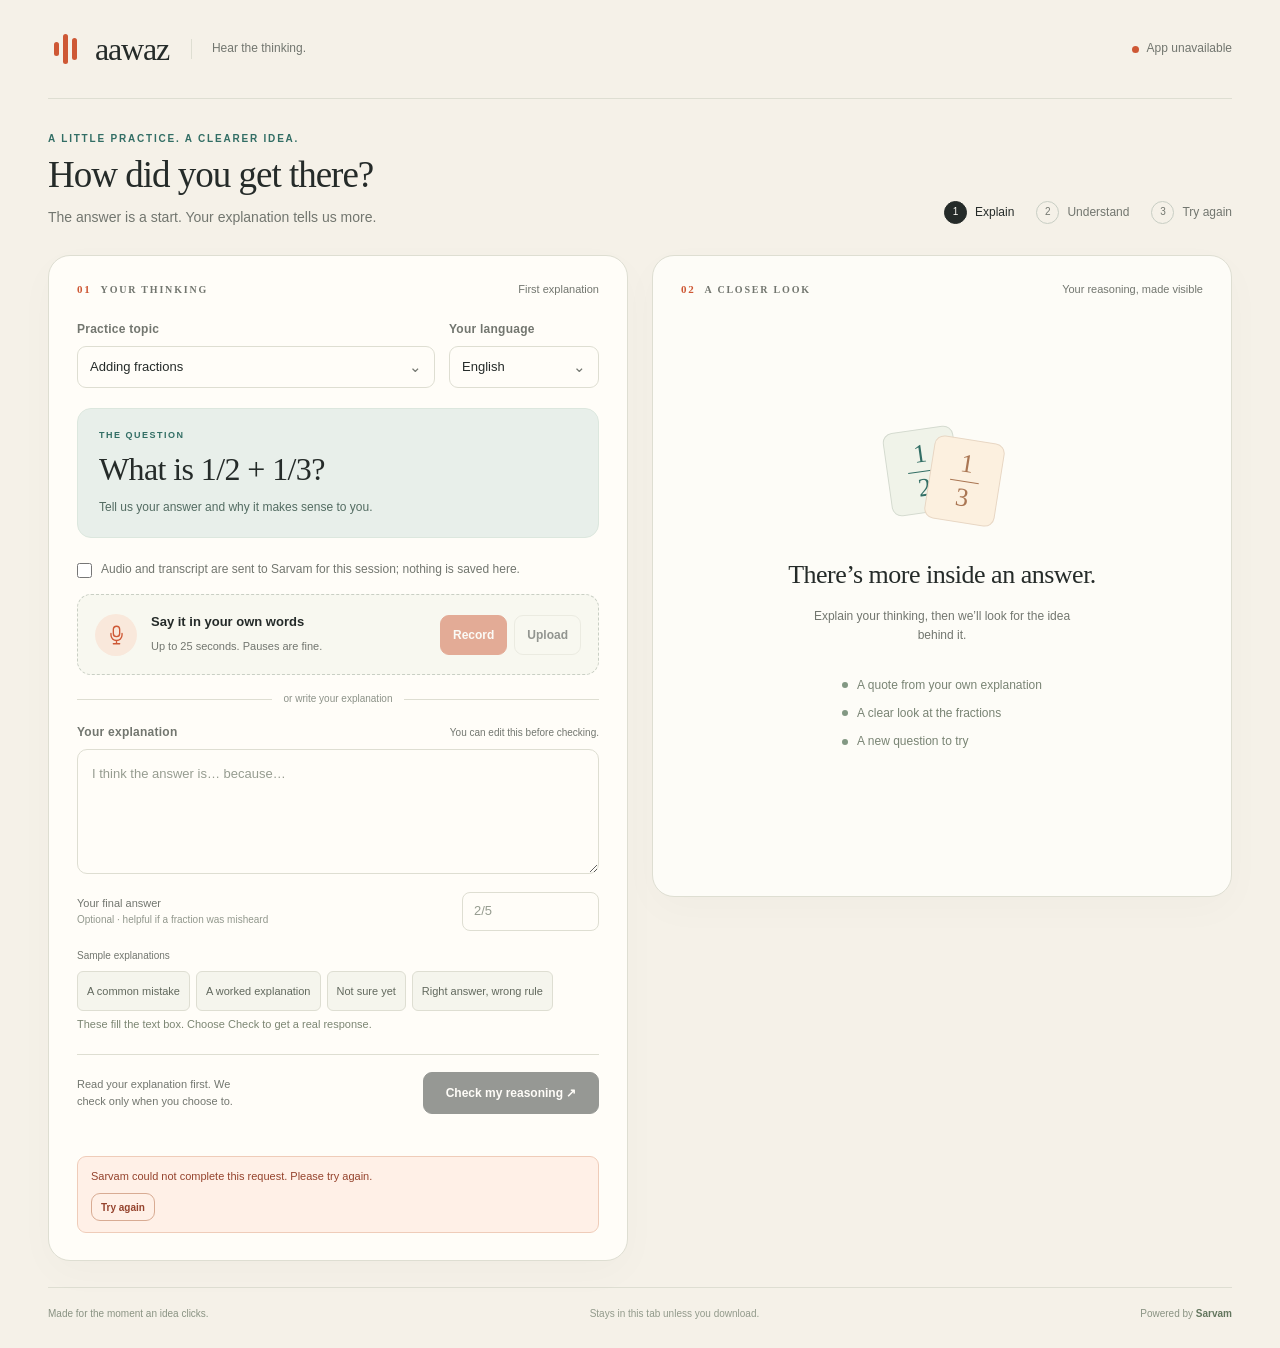
==== commit 4acffde4: "Enhance interactive practice checkpoint and session report export" ====
--- a/aawaz.html
+++ b/aawaz.html
@@ -96,6 +96,20 @@
     const canRecord = !!(navigator.mediaDevices && navigator.mediaDevices.getUserMedia && window.MediaRecorder);
 
     function plain(value){return typeof value === 'string' ? value : value == null ? '' : String(value);}
+    function t(key){return (copy[ui.language.value] || copy['en-IN'])[key] || copy['en-IN'][key] || key;}
+    function localized(source,field){const map=source && source[field+'_localized'];return map && typeof map==='object' && typeof map[ui.language.value]==='string' ? map[ui.language.value] : plain(source && source[field]);}
+    function setConnection(){ui.connection.className='connection '+(state.serviceReady && state.keyConfigured?'ready':'error');ui.connectionText.textContent=!state.serviceReady?t('appUnavailable'):!state.keyConfigured?t('keyNeeded'):state.apiSucceeded?t('requestVerified'):t('keyConfigured');ui.connection.title=state.apiSucceeded?'A real request completed in this tab.':'Local key configuration only; access is checked when you send a request.';}
+    function markApiResponse(){state.apiSucceeded=true;setConnection();}
+    function applyLanguage(){
+      document.body.dataset.language=ui.language.value;document.querySelectorAll('[data-i18n]').forEach(element=>element.textContent=t(element.dataset.i18n));
+      for(const [element,number,key] of [[ui.stepExplain,1,'explain'],[ui.stepCheck,2,'understand'],[ui.stepRetry,3,'transfer']]){const numberSpan=document.createElement('span');numberSpan.textContent=number;element.replaceChildren(numberSpan,document.createTextNode(t(key)));}
+      for(const [id,number,key] of [['thinkingTitle','01','yourThinking'],['insightTitle','02','closerLook']]){const numberSpan=document.createElement('span');numberSpan.className='index';numberSpan.textContent=number;byId(id).replaceChildren(numberSpan,document.createTextNode(t(key)));}
+      [...ui.topic.options].forEach(option=>option.textContent=t(option.value));
+      ui.transcript.placeholder=t('placeholder');ui.transcript.lang=ui.language.value.split('-')[0];ui.question.lang=ui.transcript.lang;ui.nextQuestionText.lang=ui.transcript.lang;
+      ui.recordHeading.textContent=t('recordHeading');ui.recordHint.textContent=canRecord?t('recordHint'):t('recordUnavailable');ui.upload.textContent=t('upload');ui.downloadJson.setAttribute('aria-label',t('downloadJson'));
+      const points=[t('evidenceStep'),t('partsStep'),t('transferStep')];[...ui.emptyChecks.children].forEach((element,index)=>element.textContent=points[index]);
+      if(state.serviceReady)setConnection();
+    }
     function publicError(message){const error=new Error(message);error.publicMessage=message;return error;}
     function status(message,pending=false){ui.status.textContent=message;ui.status.classList.toggle('pending',pending);}
     function clearError(){ui.errorBox.hidden=true;ui.errorMessage.textContent='';ui.retry.hidden=true;state.retry=null;}
@@ -104,17 +118,19 @@
       const locked=state.busy || state.recording;
       ui.topic.disabled=locked;ui.language.disabled=locked;ui.consent.disabled=locked;ui.transcript.disabled=locked;ui.answer.disabled=locked;
       ui.record.disabled=state.busy || !state.serviceReady || !state.keyConfigured || !canRecord;
-      ui.record.textContent=state.recording ? 'Stop & transcribe' : 'Record';
+      ui.record.textContent=state.recording ? t('stopRecord') : t('record');
       ui.upload.disabled=locked || !state.serviceReady || !state.keyConfigured;
       ui.analyze.disabled=locked || !state.serviceReady || !state.keyConfigured || !ui.transcript.value.trim();
       ui.speak.disabled=locked || !state.current || !plain(state.current.feedback).trim();
-      ui.startFollowup.disabled=locked || !state.current || state.stage!=='initial' || !state.followupQuestion;
-      ui.restart.disabled=locked;ui.retry.disabled=locked;
+      ui.startFollowup.disabled=locked || !state.current || state.stage!=='initial' || !state.followupQuestion || !state.checkpoint || !state.checkpoint.completed;
+      ui.restart.disabled=locked;ui.retry.disabled=locked;ui.clarifyButton.disabled=locked;
+      ui.sessionTools.hidden=!(state.currentRecord || state.beforeRecord);ui.downloadText.disabled=locked;ui.downloadJson.disabled=locked;
+      ui.checkpointOptions.querySelectorAll('button').forEach(button=>button.disabled=locked || !!(state.checkpoint && state.checkpoint.completed));
       document.querySelectorAll('[data-sample]').forEach(button => button.disabled=locked);
     }
     function setBusy(value,message=''){state.busy=value;if(message)status(message,value);else ui.status.classList.toggle('pending',value);updateControls();}
     function revokeSpeech(){ui.speechPlayer.pause();ui.speechPlayer.removeAttribute('src');ui.speechPlayer.load();ui.speechPlayer.hidden=true;if(state.audioUrl)URL.revokeObjectURL(state.audioUrl);state.audioUrl=null;ui.voiceStatus.textContent='';}
-    function setVerdict(element,value){element.className='verdict '+(verdictLabels[value] ? value : 'unclear');element.textContent=verdictLabels[value] || verdictLabels.unclear;}
+    function setVerdict(element,value){element.className='verdict '+(verdictLabels[value] ? value : 'unclear');element.textContent=t(verdictLabels[value]?value:'unclear');}
     function renderComparison(){
       ui.comparison.hidden=!state.before;ui.comparisonNote.hidden=!state.before;
       if(!state.before)return;
@@ -122,18 +138,50 @@
       ui.beforeQuote.textContent=plain(state.before.evidence_quote) || plain(state.before.label) || 'No clear reasoning in the first explanation.';
       ui.afterVerdict.hidden=!state.current;
       if(state.current){setVerdict(ui.afterVerdict,state.current.verdict);ui.afterQuote.textContent=plain(state.current.evidence_quote) || plain(state.current.label) || 'No clear reasoning in the follow-up.';}
-      else ui.afterQuote.textContent='Waiting for your next explanation.';
+      else ui.afterQuote.textContent=t('waitingNext');
     }
     function invalidateResult(){
-      state.current=null;state.followupQuestion='';revokeSpeech();ui.result.hidden=true;ui.emptyState.hidden=false;ui.emptyState.classList.remove('busy');ui.emptyChecks.hidden=false;
-      ui.emptyTitle.textContent=state.stage==='followup' ? 'A fresh question. Your next idea.' : 'There’s more inside an answer.';
-      ui.emptyText.textContent=state.stage==='followup' ? 'Explain this one in your own words. We’ll compare the two explanations.' : 'Explain your thinking, then we’ll look for the idea behind it.';
-      ui.outputLabel.textContent=state.stage==='followup' ? 'First explanation → follow-up' : 'Your reasoning, made visible';
+      state.current=null;state.currentRecord=null;state.checkpoint=null;state.followupQuestion='';revokeSpeech();ui.result.hidden=true;ui.checkpoint.hidden=true;ui.checkpointOptions.replaceChildren();ui.emptyState.hidden=false;ui.emptyState.classList.remove('busy');ui.emptyChecks.hidden=false;
+      ui.emptyTitle.textContent=t(state.stage==='followup'?'emptyFollowTitle':'emptyTitle');
+      ui.emptyText.textContent=t(state.stage==='followup'?'emptyFollowText':'emptyText');
+      ui.outputLabel.textContent=state.stage==='followup' ? t('firstStage')+' → '+t('followupStage') : t('closerLook');
       ui.stepExplain.classList.toggle('active',state.stage==='initial');ui.stepCheck.classList.remove('active');ui.stepRetry.classList.toggle('active',state.stage==='followup');renderComparison();updateControls();
     }
-    function refreshQuestion(){const topic=state.topics.find(item=>item.id===ui.topic.value) || fallbackTopics[0];ui.question.textContent=state.stage==='followup' ? state.nextQuestion : topic.question;ui.questionEyebrow.textContent=state.stage==='followup' ? 'A fresh question' : 'The question';ui.questionCard.classList.toggle('followup',state.stage==='followup');ui.stageLabel.textContent=state.stage==='followup' ? 'Follow-up explanation' : 'First explanation';ui.questionHint.textContent=state.stage==='followup' ? 'Use what you noticed. Tell us how you worked it out.' : 'Tell us your answer and why it makes sense to you.';ui.samples.hidden=state.stage==='followup';ui.answer.placeholder=ui.topic.value==='comparison' ? 'e.g. 1/8 or 1/4' : 'e.g. 2/5';}
-    function resetPractice(){state.stage='initial';state.before=null;state.nextQuestion='';ui.transcript.value='';ui.answer.value='';clearError();status('');invalidateResult();refreshQuestion();}
-    function requireConsent(){if(ui.consent.checked)return true;showError(publicError('Please confirm sharing with Sarvam before continuing.'));ui.consent.focus();return false;}
+    function refreshQuestion(){const topic=state.topics.find(item=>item.id===ui.topic.value) || fallbackTopics[0];ui.question.textContent=state.stage==='followup' ? state.nextQuestion : localized(topic,'question');ui.questionEyebrow.textContent=t(state.stage==='followup'?'freshQuestion':'questionLabel');ui.questionCard.classList.toggle('followup',state.stage==='followup');ui.stageLabel.textContent=t(state.stage==='followup'?'followupStage':'firstStage');ui.questionHint.textContent=t(state.stage==='followup'?'followupHint':'questionHint');ui.samples.hidden=state.stage==='followup';ui.answer.placeholder=ui.topic.value==='comparison' ? '1/8 or 1/4' : '2/5';}
+    function resetPractice(){state.stage='initial';state.before=null;state.beforeRecord=null;state.beforeCheckpoint=null;state.nextQuestion='';ui.transcript.value='';ui.answer.value='';clearError();status('');applyLanguage();invalidateResult();refreshQuestion();}
+    function requireConsent(){if(ui.consent.checked)return true;showError(publicError(t('consentError')));ui.consent.focus();return false;}
+
+    function prepareCheckpoint(result){
+      const eligible=state.stage==='initial' && result.checkpoint_eligible===true && !ui.visual.hidden;
+      ui.checkpoint.hidden=!eligible;state.checkpoint=null;ui.checkpointOptions.replaceChildren();ui.checkpointFeedback.hidden=true;ui.checkpointSuccess.hidden=true;
+      if(!eligible)return;
+      const definition=checkpointContent[ui.language.value][ui.topic.value];
+      state.checkpoint={kind:'local_practice',question:definition.question,completed:false,attempts:[]};ui.checkpointQuestion.textContent=definition.question;
+      definition.choices.forEach(choice=>{const button=document.createElement('button');button.type='button';button.className='btn checkpoint-choice';button.textContent=choice.text;button.dataset.choice=choice.id;button.addEventListener('click',()=>{
+        if(state.busy || !state.checkpoint || state.checkpoint.completed)return;
+        const correct=choice.id===definition.correct;state.checkpoint.attempts.push({choice_id:choice.id,explanation:choice.text,correct});state.checkpoint.completed=correct;
+        ui.checkpointOptions.querySelectorAll('button').forEach(item=>{item.classList.toggle('selected',item===button);item.classList.toggle('correct-choice',item===button && correct);});
+        ui.checkpointFeedback.textContent=definition.explanation+(correct?'':' '+t('checkpointRetry'));ui.checkpointFeedback.hidden=false;ui.checkpointSuccess.hidden=!correct;ui.nextQuestionHint.textContent=t(correct?'freshHint':'blockedFreshHint');if(correct)status(t('checkpointComplete'));updateControls();
+      });ui.checkpointOptions.append(button);});
+    }
+    function sessionReport(){
+      const initial=state.stage==='initial'?state.currentRecord:state.beforeRecord;
+      const transfer=state.stage==='followup'?state.currentRecord:null;
+      return {product:'Aawaz',schema_version:1,exported_at:new Date().toISOString(),topic:ui.topic.value,language:ui.language.value,initial,practice_checkpoint:state.stage==='followup'?state.beforeCheckpoint:state.checkpoint,fresh_transfer:transfer,note:'AI checks use the submitted explanations. The checkpoint is a fixed local practice activity. This report contains no mastery score.'};
+    }
+    function downloadSession(format){
+      if(state.busy || state.recording || !(state.currentRecord || state.beforeRecord))return;
+      const report=sessionReport();let content;
+      if(format==='json')content=JSON.stringify(report,null,2);
+      else{
+        const lines=['AAWAZ — '+t('sessionLabel'),t(ui.topic.value)+' · '+ui.language.value,''];
+        const addCheck=(heading,record)=>{lines.push(heading);if(!record){lines.push('Not completed.','');return;}lines.push(record.question,t('explanationLabel')+': '+record.transcript);if(record.answer)lines.push(t('answerLabel')+': '+record.answer);lines.push(t(record.verdict)+': '+record.label,t('evidenceStep')+': '+(record.evidence_quote || t('noEvidence')),t('yourAnswer')+' '+plain(record.answer_check.claimed)+' · '+t('expectedAnswer')+' '+plain(record.answer_check.expected),record.feedback,'');};
+        addCheck('1. '+t('firstStage'),report.initial);lines.push('2. '+t('checkpointLabel')+' (local practice)');const practice=report.practice_checkpoint;
+        if(practice){lines.push(practice.question,...practice.attempts.map((attempt,index)=>(index+1)+'. '+attempt.explanation+' — '+(attempt.correct?'correct':'retry')),practice.completed?t('checkpointSuccess'):'Not completed.','');}else lines.push('Not completed.','');
+        addCheck('3. '+t('followupStage'),report.fresh_transfer);lines.push(report.note);content=lines.join('\n');
+      }
+      const blob=new Blob([content],{type:format==='json'?'application/json;charset=utf-8':'text/plain;charset=utf-8'}),url=URL.createObjectURL(blob),anchor=document.createElement('a');anchor.href=url;anchor.download='aawaz-session-'+Date.now()+'.'+(format==='json'?'json':'txt');document.body.append(anchor);anchor.click();anchor.remove();setTimeout(()=>URL.revokeObjectURL(url),1000);
+    }
 
     async function request(path,body){
       const controller=new AbortController();const timer=setTimeout(()=>controller.abort(),90000);
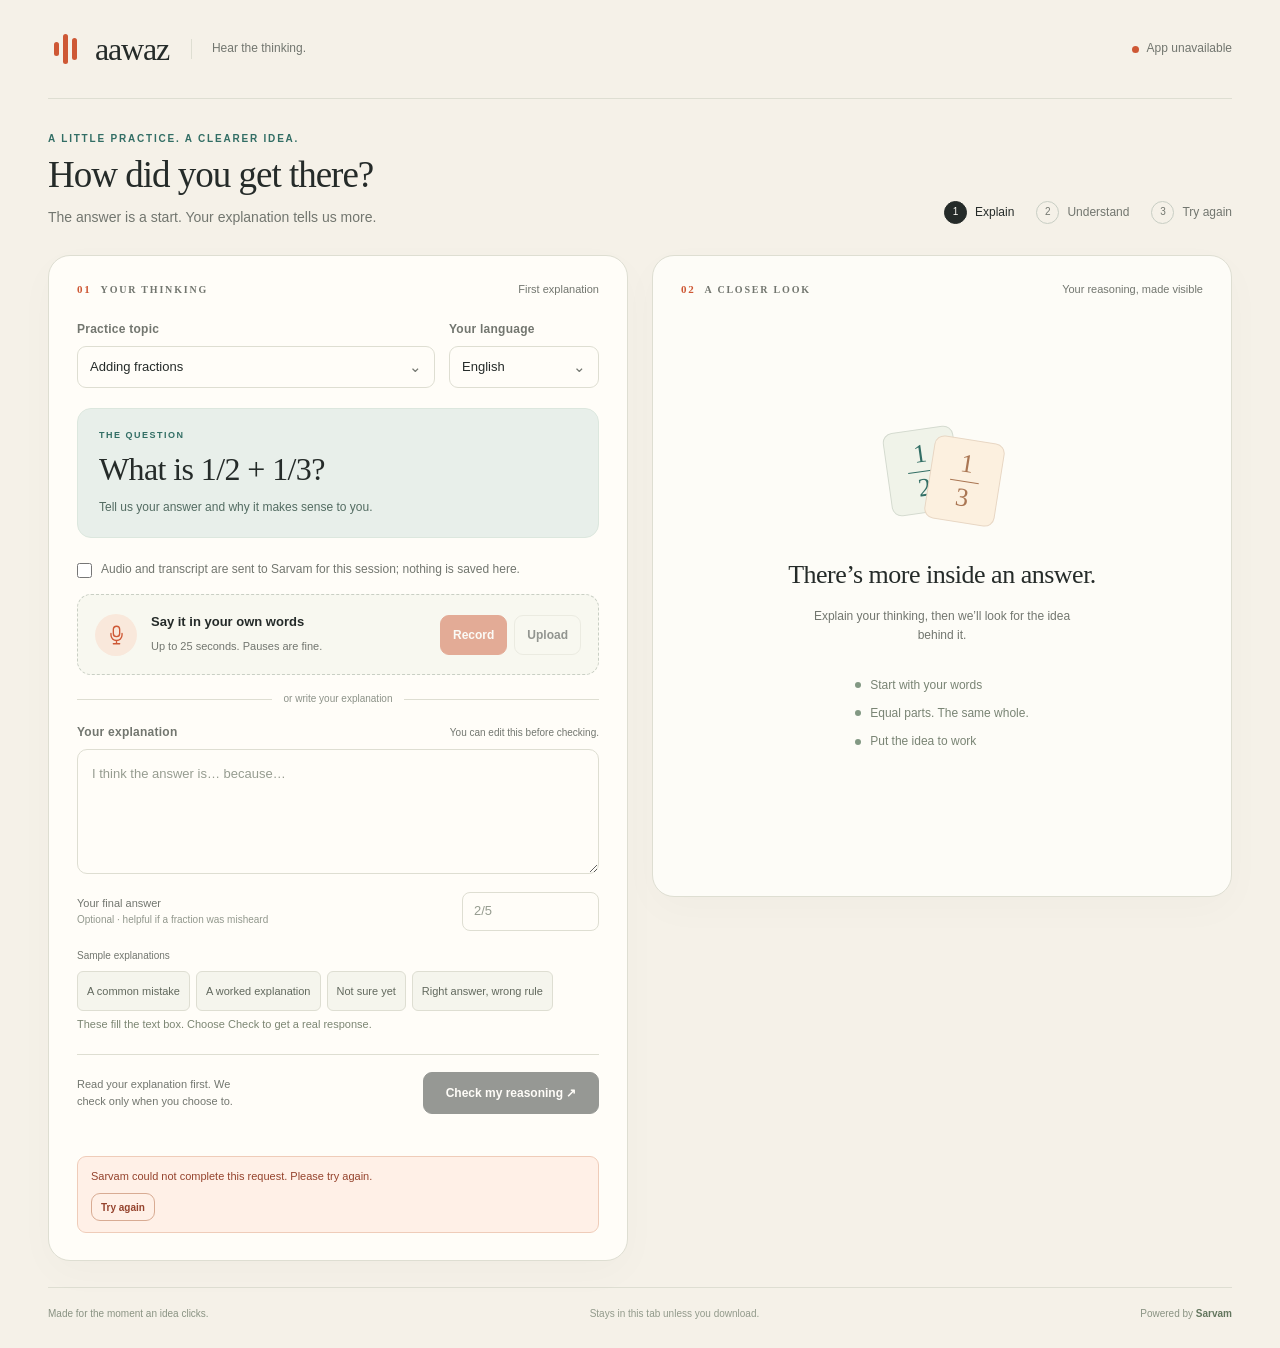
==== commit f216b370: "feat: complete interactive checkpoint flow and multi-lingual UI refinements" ====
--- a/aawaz.html
+++ b/aawaz.html
@@ -10,6 +10,7 @@
     *{box-sizing:border-box}body{margin:0;background:var(--paper);color:var(--ink);font-family:"Segoe UI",Arial,sans-serif;font-size:15px;line-height:1.6}button,input,textarea,select{font:inherit}button{cursor:pointer}button:disabled{cursor:not-allowed;opacity:.48}button,input,textarea,select,a{outline-offset:4px}button:focus-visible,input:focus-visible,textarea:focus-visible,select:focus-visible,a:focus-visible{outline:3px solid var(--teal)}[hidden]{display:none!important}button{transition:background .16s,transform .16s,border-color .16s}button:not(:disabled):active{transform:translateY(1px)}button:not(:disabled):hover{filter:brightness(.96)}p,h1,h2,h3{margin:0}h1,h2,h3,.serif{font-family:Georgia,"Times New Roman",serif;font-weight:400}svg{display:block}small{font-size:12px}.shell{max-width:1380px;margin:auto;padding:0 48px}.topbar{height:99px;border-bottom:1px solid var(--line);display:flex;align-items:center;justify-content:space-between;gap:20px}.brand{display:flex;align-items:center;gap:13px}.brand-mark{width:34px;height:37px;display:flex;align-items:center;justify-content:center;gap:4px}.brand-mark i{display:block;width:5px;background:var(--orange);border-radius:6px}.brand-mark i:nth-child(1){height:14px}.brand-mark i:nth-child(2){height:30px}.brand-mark i:nth-child(3){height:22px}.wordmark{font:32px Georgia,"Times New Roman",serif;letter-spacing:-1.2px}.brand-note{font-size:12px;color:var(--muted);border-left:1px solid var(--line);padding-left:20px;margin-left:9px}.connection{display:flex;gap:8px;align-items:center;font-size:12px;color:var(--muted)}.connection-dot{width:7px;height:7px;border-radius:50%;background:#b1b5ad}.connection.ready .connection-dot{background:var(--teal)}.connection.error .connection-dot{background:var(--orange)}.intro{display:flex;align-items:flex-end;justify-content:space-between;padding:32px 0 26px;gap:20px}.eyebrow{text-transform:uppercase;letter-spacing:1.8px;font-size:10px;font-weight:700;color:var(--teal)}.intro h1{font-size:37px;line-height:1.2;letter-spacing:-1px;margin-top:6px}.intro p{color:var(--muted);font-size:14px;margin-top:9px}.steps{display:flex;gap:22px;padding-bottom:5px;flex-shrink:0}.step{display:flex;align-items:center;gap:8px;font-size:12px;color:var(--muted)}.step span{width:23px;height:23px;border:1px solid #c8cec4;border-radius:50%;display:grid;place-items:center;font-size:10px}.step.active{color:var(--ink)}.step.active span{background:var(--ink);color:var(--card);border-color:var(--ink)}.workspace{display:grid;grid-template-columns:minmax(0,1fr) minmax(0,1fr);gap:24px;align-items:start;padding-bottom:26px}.panel{border:1px solid var(--line);border-radius:var(--radius);background:var(--card);box-shadow:var(--shadow);overflow:hidden}.panel-head{padding:25px 28px 0;display:flex;justify-content:space-between;align-items:center;gap:12px}.panel-head .eyebrow{color:var(--muted)}.panel-head .index{color:var(--orange);font-size:11px;font-weight:700;margin-right:9px}.panel-label{font-size:11px;color:var(--muted)}.input-body{padding:22px 28px 27px}.selectors{display:grid;grid-template-columns:1fr 150px;gap:14px;margin-bottom:20px}.field-label{display:block;color:var(--muted);font-size:11px;font-weight:600;letter-spacing:.25px;margin-bottom:6px}.select-wrap{position:relative}.select-wrap:after{content:"⌄";position:absolute;right:13px;top:9px;pointer-events:none;color:var(--muted)}select{appearance:none;width:100%;border:1px solid var(--line);border-radius:9px;background:transparent;color:var(--ink);padding:10px 30px 10px 12px;font-size:13px}.question{border-radius:14px;background:var(--teal-soft);padding:19px 21px 20px;border:1px solid #dce7de;margin-bottom:22px}.question .eyebrow{font-size:9px;letter-spacing:1.5px}.question h2{font-size:32px;letter-spacing:-.6px;margin-top:5px;line-height:1.35}.question p{font-size:12px;color:#536c62;margin-top:7px}.question.followup{background:var(--orange-soft);border-color:#efd9c6}.question.followup .eyebrow,.question.followup p{color:#925039}.consent{display:flex;align-items:flex-start;gap:9px;margin:0 0 15px;padding:0;color:var(--muted);font-size:11px;line-height:1.65}.consent input{accent-color:var(--teal);margin:3px 0 0;flex-shrink:0;width:15px;height:15px}.consent label{cursor:pointer}.recorder{border:1px dashed #c9cfc4;border-radius:14px;padding:17px;display:flex;align-items:center;gap:14px;background:#f8f8f0;margin-bottom:10px}.mic-symbol{width:42px;height:42px;border-radius:50%;background:var(--orange-soft);color:var(--orange);display:grid;place-items:center;flex-shrink:0}.recorder-copy{flex:1}.recorder-copy strong{display:block;font-weight:600;font-size:13px}.recorder-copy small{color:var(--muted);font-size:11px}.recorder-actions{display:flex;gap:7px;align-items:center}.btn{display:inline-flex;gap:8px;align-items:center;justify-content:center;border:1px solid var(--line);border-radius:9px;background:transparent;color:var(--ink);padding:9px 12px;line-height:1.35;font-size:12px;font-weight:600;min-height:38px}.btn-orange{background:var(--orange);color:white;border-color:var(--orange)}.btn-primary{background:var(--ink);color:var(--card);border-color:var(--ink)}.btn-teal{background:var(--teal);color:white;border-color:var(--teal)}.btn-quiet{border-color:transparent;color:var(--muted);padding-left:0;padding-right:0}.recording .mic-symbol{background:var(--orange);color:white}.recording{border-color:var(--orange);background:#fff5eb}.record-indicator{display:flex;gap:7px;align-items:center;color:var(--orange);font-size:11px;padding:1px 3px 12px}.record-indicator span:first-child{width:6px;height:6px;background:var(--orange);border-radius:50%;animation:pulse 1s ease-in-out infinite}@keyframes pulse{50%{opacity:.3}}.divider{display:flex;align-items:center;gap:12px;font-size:10px;color:#8c9288;margin:16px 0}.divider:before,.divider:after{content:"";height:1px;background:var(--line);flex:1}.transcript-label{display:flex;justify-content:space-between;align-items:center;gap:10px;margin-bottom:7px}.transcript-label .field-label{margin:0}.transcript-label small{font-size:10px;color:var(--muted)}textarea{width:100%;min-height:125px;resize:vertical;background:transparent;border:1px solid var(--line);border-radius:10px;padding:13px 14px;color:var(--ink);font-size:13px;line-height:1.65}textarea::placeholder,input::placeholder{color:#969c90}textarea:focus,input:focus{border-color:var(--teal)}.answer-row{display:flex;align-items:center;gap:12px;margin-top:11px}.answer-row label{font-size:11px;color:var(--muted);flex:1}.answer-row label span{display:block;font-size:10px;color:#92988d}input[type=text]{width:137px;border:1px solid var(--line);border-radius:8px;padding:8px 11px;background:transparent;color:var(--ink);font-size:13px}.samples{margin-top:17px}.sample-label{font-size:10px;color:var(--muted);margin-bottom:7px}.sample-buttons{display:flex;gap:6px;flex-wrap:wrap}.sample-btn{font-size:10px;font-weight:400;border-radius:6px;padding:5px 9px;min-height:30px;color:#62695e;background:#f5f5ed}.sample-note{font-size:10px;color:#91978b;margin-top:5px}.input-foot{margin-top:20px;border-top:1px solid var(--line);padding-top:17px;display:flex;align-items:center;justify-content:space-between;gap:16px}.input-foot p{font-size:10px;color:var(--muted);max-width:185px;line-height:1.5}.input-foot .btn{padding:12px 17px;font-size:12px;min-width:176px}.status{margin-top:12px;font-size:11px;color:var(--teal);min-height:18px;line-height:1.55}.status.pending:before{content:"";display:inline-block;width:10px;height:10px;border:1.5px solid #c5d5cb;border-top-color:var(--teal);border-radius:50%;margin-right:8px;vertical-align:-1px;animation:spin .8s linear infinite}@keyframes spin{to{transform:rotate(360deg)}}.error-box{margin-top:12px;background:#fff0e7;border:1px solid #efccb9;border-radius:9px;padding:11px 13px;font-size:11px;color:#95432d}.error-box .btn{margin-top:8px;padding:5px 9px;min-height:28px;font-size:10px;border-color:#d8ab93;color:#95432d}.output-panel{background:#fdfcf7;min-height:641px}.output-body{padding:22px 28px 26px}.empty-state{min-height:550px;display:flex;flex-direction:column;align-items:center;justify-content:center;text-align:center;padding:35px 22px 54px}.empty-art{width:132px;height:106px;position:relative;margin-bottom:27px}.empty-art .tile{width:71px;height:84px;border:1px solid #d5dbd0;border-radius:10px;background:#f0f3e9;position:absolute;left:11px;top:8px;transform:rotate(-8deg);display:flex;align-items:center;justify-content:center}.empty-art .tile.back{left:53px;top:18px;transform:rotate(9deg);background:#fcf0df;border-color:#e8d7c4}.empty-art .fraction{font:26px Georgia,serif;display:flex;flex-direction:column;line-height:1.25;align-items:center;color:var(--teal)}.empty-art .back .fraction{color:#aa7653}.empty-art .fraction span:first-child{border-bottom:1px solid currentColor;padding:0 8px}.empty-state h2{font-size:26px;letter-spacing:-.5px}.empty-state p{font-size:12px;color:var(--muted);max-width:290px;margin-top:12px}.empty-checks{margin-top:30px;display:flex;flex-direction:column;gap:9px;text-align:left;font-size:11px;color:#798474}.empty-checks span{display:flex;gap:9px;align-items:center}.empty-checks span:before{content:"";width:4px;height:4px;border-radius:50%;background:#829883}.empty-state.busy .empty-art{opacity:.65}.empty-state.busy h2{font-size:24px}.result-top{display:flex;justify-content:space-between;align-items:center;gap:10px;margin-bottom:12px}.verdict{font-size:10px;letter-spacing:.8px;font-weight:700;text-transform:uppercase;display:inline-flex;align-items:center;gap:6px;background:var(--orange-soft);color:#a14c2e;padding:5px 9px;border-radius:5px}.verdict.correct{background:var(--teal-soft);color:var(--teal)}.verdict.partial{background:#f5edda;color:#866a32}.verdict.unclear{background:#eceee7;color:#66715e}.result-top small{font-size:10px;color:#8a9385}.result-title{font-size:27px;line-height:1.27;letter-spacing:-.5px;margin-bottom:19px}.evidence{background:#f5f5ee;border-left:2px solid #a8b9a2;padding:12px 15px;margin-bottom:17px;border-radius:0 7px 7px 0}.evidence .eyebrow{font-size:9px;color:#7c8976;letter-spacing:1.2px}.evidence blockquote{font-size:13px;line-height:1.65;margin:6px 0 0;color:#485441}.no-evidence{font-size:12px;color:var(--muted);margin-top:5px}.math-check{display:flex;flex-wrap:wrap;gap:8px 16px;align-items:center;font-size:11px;padding-bottom:17px;border-bottom:1px solid var(--line);margin-bottom:17px}.math-check strong{font-weight:600}.math-badge{font-size:10px;background:#eef1e7;color:#61735a;border-radius:5px;padding:3px 7px}.math-badge.incorrect{background:#f9e8db;color:#a65834}.math-badge.unavailable{background:#eeefe8;color:#737b6d}.feedback{font-size:13px;line-height:1.8;color:#4a5548;white-space:pre-wrap}.clarification{margin-top:14px;border:1px solid #e8dcbb;border-radius:9px;padding:12px 14px;background:#f9f5e9}.clarification .eyebrow{font-size:9px;color:#8b7949;letter-spacing:1px}.clarification p{font-size:12px;line-height:1.7;margin-top:5px;color:#766336}.visual{padding:18px 0 5px}.visual .eyebrow{font-size:9px;color:#7c8976;letter-spacing:1.3px;margin-bottom:12px}.fraction-row{display:grid;grid-template-columns:48px 1fr;gap:12px;align-items:center;margin-bottom:11px}.fraction-label{font:18px Georgia,serif;color:var(--ink);text-align:center}.fraction-strip{display:flex;gap:3px;height:25px;border:1px solid #d4dbcf;border-radius:5px;padding:3px;background:#f5f6ee}.fraction-cell{flex:1;min-width:0;background:#e9eee1;border-radius:1px}.fraction-cell.filled{background:var(--teal)}.fraction-row:nth-child(odd) .fraction-cell.filled{background:var(--orange)}.visual-note{font-size:10px;color:var(--muted);margin-top:3px}.voice-actions{margin-top:14px;display:flex;align-items:center;gap:10px;flex-wrap:wrap}.voice-actions .btn{font-size:11px;padding:7px 10px;min-height:34px}.voice-actions small{color:var(--muted);font-size:10px}.audio-player{width:100%;height:34px;margin-top:10px}.next-question{margin-top:22px;padding-top:19px;border-top:1px solid var(--line)}.next-question .eyebrow{font-size:9px;letter-spacing:1.3px;color:var(--orange)}.next-question h3{font-size:23px;margin-top:7px;line-height:1.4}.next-question p{font-size:11px;color:var(--muted);margin-top:6px;margin-bottom:13px}.next-question .btn{font-size:11px;padding:9px 13px;min-height:35px}.comparison{margin-bottom:19px;display:grid;grid-template-columns:1fr 1fr;gap:10px}.comparison-card{border:1px solid var(--line);border-radius:9px;padding:12px;background:#f7f7ef;min-width:0}.comparison-card .eyebrow{font-size:9px;letter-spacing:1px;color:#828e79;margin-bottom:7px}.comparison-card .verdict{font-size:9px;padding:3px 6px;letter-spacing:.3px}.comparison-card p{font-size:11px;color:var(--muted);margin-top:8px;line-height:1.6;overflow-wrap:anywhere}.comparison-note{font-size:10px;color:var(--muted);margin:-8px 0 18px}.again{display:flex;align-items:center;justify-content:space-between;gap:15px;margin-top:21px;padding-top:15px;border-top:1px solid var(--line)}.again p{font-size:11px;color:var(--muted)}.again .btn{font-size:10px}.footer{display:flex;justify-content:space-between;gap:20px;padding:18px 0 26px;border-top:1px solid var(--line);font-size:10px;color:#8a9383}.footer strong{font-weight:600;color:#63765e}.footer .footer-detail{color:#929a8b}.key-notice{border:1px solid #e7d6be;background:#faf0df;border-radius:10px;padding:12px 16px;margin-bottom:19px;font-size:12px;color:#8b653a}.key-notice p{margin-top:3px;font-size:11px}.sr-only{position:absolute;width:1px;height:1px;padding:0;margin:-1px;overflow:hidden;clip:rect(0,0,0,0);white-space:nowrap;border:0}
     @media(min-width:1450px){.shell{max-width:1400px}.output-panel{min-height:648px}}@media(max-width:1100px){.shell{padding:0 28px}.steps{gap:13px}.recorder{flex-wrap:wrap}.recorder-actions{margin-left:56px}.panel-head{padding:22px 22px 0}.input-body,.output-body{padding:20px 22px 24px}.input-foot{gap:10px}.input-foot .btn{min-width:157px;padding:11px 12px}.empty-state{min-height:580px}.selectors{grid-template-columns:1fr 132px}}@media(max-width:820px){.shell{padding:0 20px}.topbar{height:80px}.intro{padding:24px 0 23px}.intro h1{font-size:32px}.intro p{max-width:310px}.steps{gap:10px}.step{font-size:0;gap:0}.step span{font-size:10px;width:26px;height:26px}.workspace{grid-template-columns:1fr;gap:18px;max-width:630px;margin:auto}.output-panel{min-height:0}.empty-state{min-height:330px;padding:35px 20px}.empty-art{margin-bottom:14px}.empty-checks{margin-top:20px}.recorder{flex-wrap:nowrap}.recorder-actions{margin-left:0}.brand-note{display:none}.footer{max-width:630px;margin:auto}.intro{max-width:630px;margin:auto}.key-notice{max-width:630px;margin:0 auto 18px}}@media(max-width:460px){.shell{padding:0 14px}.topbar{height:73px}.wordmark{font-size:29px}.connection{font-size:10px}.intro h1{font-size:29px}.intro p{font-size:12px}.steps{gap:7px}.steps .step span{width:22px;height:22px}.input-body,.output-body{padding:18px}.panel-head{padding:20px 18px 0}.panel-label{font-size:10px}.selectors{grid-template-columns:1fr 112px;gap:9px}select{font-size:12px;padding-left:10px}.question{padding:15px 17px}.question h2{font-size:28px}.recorder{flex-wrap:wrap;padding:13px;gap:10px}.recorder-actions{width:100%;margin-left:51px}.recorder-actions .btn{min-height:33px;padding:7px 11px}.mic-symbol{width:40px;height:40px}.input-foot{align-items:stretch;flex-direction:column;gap:11px}.input-foot p{max-width:100%;font-size:10px}.input-foot .btn{width:100%}.result-title{font-size:25px}.footer{font-size:9px}.footer-detail{display:none}.comparison{gap:8px}.comparison-card{padding:10px}.fraction-strip{gap:2px}}
     .learning-label{display:flex;align-items:center;gap:9px;font-size:11px;font-weight:600;color:var(--teal);margin-bottom:10px}.learning-label .lesson-number{display:grid;place-items:center;flex-shrink:0;width:22px;height:22px;border:1px solid #c3d3c6;border-radius:50%;font-size:10px}.lesson-section{padding-top:3px}.lesson-section .feedback{font-size:14px}.evidence{border-left-width:3px}.evidence blockquote{font-size:14px}.visual{padding-top:17px}.fraction-strip{height:30px}.checkpoint{margin-top:22px;padding:17px;border-radius:13px;background:#f0f3e9;border:1px solid #d5dfcb}.checkpoint .eyebrow{font-size:9px;letter-spacing:1.1px;color:#7b8e6a}.checkpoint h3{font:16px/1.6 "Segoe UI",Arial,sans-serif;font-weight:600;margin-top:8px}.checkpoint-note{font-size:11px;color:#77876a;margin-top:4px}.checkpoint-options{display:grid;gap:7px;margin-top:13px}.checkpoint-choice{text-align:left;justify-content:flex-start;font-size:12px;line-height:1.55;font-weight:400;background:#fffef8;border-color:#d6ddcd;padding:10px 12px}.checkpoint-choice.selected{border-color:#b98058;background:#fff4e7}.checkpoint-choice.correct-choice{border-color:var(--teal);background:#e5efe5;color:#28594c}.checkpoint-feedback{font-size:12px;line-height:1.65;color:#6b744d;margin-top:12px;padding-top:11px;border-top:1px solid #d4dfc9}.checkpoint-success{display:inline-flex;align-items:center;gap:5px;background:#dfeade;border-radius:5px;padding:4px 7px;color:var(--teal);font-size:10px;font-weight:600;margin-top:11px}.session-tools{display:flex;justify-content:space-between;gap:14px;align-items:center;margin-top:22px;padding-top:17px;border-top:1px solid var(--line)}.session-tools strong{font-size:12px;font-weight:600}.session-tools p{font-size:10px;color:var(--muted);margin-top:2px}.session-actions{display:flex;gap:6px;align-items:center;flex-shrink:0}.session-actions .btn{font-size:10px;min-height:33px;padding:7px 9px}.session-actions .btn-json{padding-left:7px;padding-right:7px;color:var(--muted)}.next-question{padding:17px;border:1px solid #e9d8c4;border-radius:12px;background:#fbf1e4}.next-question .learning-label{color:#aa6541;margin-bottom:0}.next-question .lesson-number{border-color:#dcb99b}.next-question .btn{width:100%;margin-top:2px}.sample-btn{font-size:11px;min-height:33px}.sample-note{font-size:11px;line-height:1.6;color:#7c8673}.consent{font-size:12px;line-height:1.6}.field-label{font-size:12px}.empty-checks span{font-size:12px}.empty-checks span:before{width:6px;height:6px}.question h2,.feedback,.checkpoint h3,.checkpoint-choice{overflow-wrap:anywhere}.evidence blockquote,.comparison-card p{overflow-wrap:anywhere}body[data-language="hi-IN"] h1,body[data-language="bn-IN"] h1,body[data-language="hi-IN"] .question h2,body[data-language="bn-IN"] .question h2{font-family:"Nirmala UI","Segoe UI",sans-serif;font-weight:600;letter-spacing:0;font-size:29px;line-height:1.5}body[data-language="hi-IN"] .eyebrow,body[data-language="bn-IN"] .eyebrow{letter-spacing:.2px;font-size:11px}body[data-language="hi-IN"] .result-title,body[data-language="bn-IN"] .result-title{font-family:"Nirmala UI","Segoe UI",sans-serif;font-size:24px;line-height:1.5}body[data-language="hi-IN"] .input-foot .btn,body[data-language="bn-IN"] .input-foot .btn{min-width:157px}.btn{min-height:40px}.input-foot p{font-size:11px}.resultTiming{white-space:nowrap}.answer-row input{flex-shrink:0}@media(max-width:1100px){.step{font-size:11px}.steps{gap:11px}.session-tools{flex-direction:column;align-items:flex-start;gap:10px}}@media(max-width:820px){.step{font-size:0}.session-tools{flex-direction:row;align-items:center}.intro{align-items:center}.empty-state{min-height:300px}}@media(max-width:460px){.session-tools{flex-direction:column;align-items:flex-start}.session-actions{width:100%}.session-actions .btn:first-child{flex:1}.selectors{grid-template-columns:1fr 118px}.answer-row input{width:119px}.question h2{font-size:27px}.checkpoint{padding:14px}.next-question{padding:14px}.checkpoint-choice{font-size:12px}.brand{gap:8px}.connection{max-width:140px;text-align:right;line-height:1.4}.intro{gap:8px}}
+    .fraction-row.result-row{border-top:1px solid var(--line);padding-top:12px;margin-top:13px}.fraction-row.result-row .fraction-strip{border-color:#97ad92}.fraction-row .fraction-cell.filled-secondary{background:var(--teal)!important}.fraction-row.result-row .fraction-label{font-weight:bold}.checkpoint-choice.correct-choice:disabled{opacity:1}.input-foot .btn{white-space:normal}
     @media(prefers-reduced-motion:reduce){*,*:before,*:after{animation:none!important;transition:none!important}}
   </style>
 </head>
@@ -200,15 +201,15 @@
       }finally{clearTimeout(timer);}
     }
     async function loadConfig(){
-      clearError();setBusy(true,'Checking the Sarvam connection…');
+      clearError();setBusy(true,'Checking local setup…');
       try{
         const config=await request('/api/config');
         const topics=Array.isArray(config.topics) ? config.topics.filter(item=>['addition','comparison'].includes(item.id) && typeof item.question==='string') : [];
-        if(topics.length){state.topics=topics;ui.topic.replaceChildren(...topics.map(item=>{const option=document.createElement('option');option.value=item.id;option.textContent=plain(item.title) || item.id;return option;}));}
+        if(topics.length){state.topics=topics;ui.topic.replaceChildren(...topics.map(item=>{const option=document.createElement('option');option.value=item.id;option.textContent=t(item.id);return option;}));}
         const languages=Array.isArray(config.languages) ? config.languages.filter(item=>['en-IN','hi-IN','bn-IN'].includes(item.code)) : [];
-        if(languages.length)ui.language.replaceChildren(...languages.map(item=>{const option=document.createElement('option');option.value=item.code;option.textContent=plain(item.name);return option;}));
-        state.serviceReady=true;state.keyConfigured=config.key_configured===true;ui.keyNotice.hidden=state.keyConfigured;ui.connection.className='connection '+(state.keyConfigured?'ready':'error');ui.connectionText.textContent=state.keyConfigured?'Sarvam connected':'Key needed';refreshQuestion();status(state.keyConfigured?'Ready when you are. Confirm sharing, then explain your thinking.':'Add your Sarvam key to the local setup to continue.');
-      }catch(error){state.serviceReady=false;ui.connection.className='connection error';ui.connectionText.textContent='App unavailable';showError(error,loadConfig);}
+        if(languages.length)ui.language.replaceChildren(...languages.map(item=>{const option=document.createElement('option');option.value=item.code;option.textContent=({'en-IN':'English','hi-IN':'हिन्दी','bn-IN':'বাংলা'})[item.code];return option;}));
+        state.serviceReady=true;state.keyConfigured=config.key_configured===true;ui.keyNotice.hidden=state.keyConfigured;applyLanguage();setConnection();refreshQuestion();status(t(state.keyConfigured?'readyStatus':'keyStatus'));
+      }catch(error){state.serviceReady=false;setConnection();showError(error,loadConfig);}
       finally{setBusy(false);}
     }
 
@@ -216,35 +217,40 @@
       ui.fractionRows.replaceChildren();ui.visual.hidden=true;
       if(!visual || !Array.isArray(visual.fractions))return;
       let rendered=0;
-      for(const fraction of visual.fractions.slice(0,6)){
+      const fractions=visual.fractions.slice(0,6);
+      for(const [fractionIndex,fraction] of fractions.entries()){
         const numerator=Number(fraction.numerator),denominator=Number(fraction.denominator);
         if(!Number.isInteger(numerator) || !Number.isInteger(denominator) || numerator<0 || numerator>denominator || denominator<1 || denominator>24)continue;
-        const row=document.createElement('div');row.className='fraction-row';
-        const label=document.createElement('span');label.className='fraction-label';const fractionLabel=plain(fraction.label);label.textContent=fractionLabel.includes('=') ? fractionLabel.split('=').pop().trim() : fractionLabel || numerator+'/'+denominator;
+        const isSum=visual.type==='addition' && fractionIndex===fractions.length-1 && fractions.length>=3 && Number(fractions[0].denominator)===denominator && Number(fractions[1].denominator)===denominator && Number(fractions[0].numerator)+Number(fractions[1].numerator)===numerator;
+        const row=document.createElement('div');row.className='fraction-row'+(isSum?' result-row':'');
+        const label=document.createElement('span');label.className='fraction-label';const fractionLabel=plain(fraction.label);label.textContent=fractionLabel.includes('=') ? fractionLabel.split('=').pop().trim() : fractionLabel || numerator+'/'+denominator;label.title=fractionLabel;
         const strip=document.createElement('div');strip.className='fraction-strip';strip.setAttribute('role','img');strip.setAttribute('aria-label',numerator+' of '+denominator+' equal parts shaded');
-        for(let index=0;index<denominator;index++){const cell=document.createElement('span');cell.className='fraction-cell'+(index<numerator?' filled':'');cell.setAttribute('aria-hidden','true');strip.append(cell);}
+        for(let index=0;index<denominator;index++){const cell=document.createElement('span');cell.className='fraction-cell'+(index<numerator?' filled':'')+(isSum && index>=Number(fractions[0].numerator) && index<numerator?' filled-secondary':'');cell.setAttribute('aria-hidden','true');strip.append(cell);}
         row.append(label,strip);ui.fractionRows.append(row);rendered++;
       }
-      ui.visual.hidden=rendered===0;ui.visualNote.textContent='Each strip shows the same whole. '+plain(visual.result_label);
+      ui.visual.hidden=rendered===0;ui.visualNote.textContent=t('wholeNote')+' '+plain(visual.result_label);
     }
     function renderResult(result){
       state.current=result;ui.emptyState.hidden=true;ui.result.hidden=false;setVerdict(ui.verdict,result.verdict);ui.resultTitle.textContent=plain(result.label) || verdictLabels[result.verdict] || 'Let’s look at your thinking.';
       ui.resultTiming.textContent=Number.isFinite(Number(result.elapsed_ms)) ? 'Checked in '+(Number(result.elapsed_ms)/1000).toFixed(1)+'s' : '';
       const evidence=plain(result.evidence_quote).trim();ui.evidenceQuote.textContent=evidence ? '“'+evidence+'”' : '';ui.evidenceQuote.hidden=!evidence;ui.noEvidence.hidden=!!evidence;
       const check=result.answer_check || {},checkStatus=['correct','incorrect'].includes(check.status) ? check.status : 'unavailable';
-      ui.mathBadge.className='math-badge '+checkStatus;ui.mathBadge.textContent=({correct:'Answer matches',incorrect:'Answer to revisit',unavailable:'No clear answer'})[checkStatus];ui.claimed.textContent=plain(check.claimed);ui.expected.textContent=plain(check.expected);ui.claimedWrap.hidden=!plain(check.claimed);ui.expectedWrap.hidden=!plain(check.expected);
-      ui.feedback.textContent=plain(result.feedback);ui.feedback.lang=ui.language.value.split('-')[0];ui.clarifyingQuestion.textContent=plain(result.clarifying_question);ui.clarification.hidden=!plain(result.clarifying_question).trim();renderVisual(result.visual);
+      ui.mathBadge.className='math-badge '+checkStatus;ui.mathBadge.textContent=t(({correct:'answerMatch',incorrect:'answerWrong',unavailable:'answerMissing'})[checkStatus]);ui.claimed.textContent=plain(check.claimed);ui.expected.textContent=plain(check.expected);ui.claimedWrap.hidden=!plain(check.claimed);ui.expectedWrap.hidden=!plain(check.expected);
+      ui.feedback.textContent=plain(result.feedback);ui.feedback.lang=ui.language.value.split('-')[0];const needMore=state.stage==='initial' && result.checkpoint_eligible!==true;const clarify=plain(result.clarifying_question).trim();ui.clarifyingQuestion.textContent=clarify || (needMore?t('clarifyFallback'):'');ui.clarification.hidden=!clarify && !needMore;renderVisual(result.visual);prepareCheckpoint(result);
       const topic=state.topics.find(item=>item.id===ui.topic.value);
-      state.followupQuestion=plain(result.followup_question).trim() || plain(topic && topic.followup_question).trim();
-      ui.nextQuestion.hidden=state.stage!=='initial' || !state.followupQuestion;ui.nextQuestionText.textContent=state.followupQuestion;ui.again.hidden=state.stage!=='followup';ui.outputLabel.textContent=state.stage==='followup'?'First explanation → follow-up':'Based on your explanation';
+      state.followupQuestion=localized(result,'followup_question').trim() || localized(topic,'followup_question').trim();
+      ui.nextQuestion.hidden=state.stage!=='initial' || !state.followupQuestion || !state.checkpoint;ui.nextQuestionText.textContent=state.followupQuestion;ui.nextQuestionHint.textContent=t('blockedFreshHint');ui.again.hidden=state.stage!=='followup';ui.outputLabel.textContent=state.stage==='followup'?t('firstStage')+' → '+t('followupStage'):t('evidenceStep');
       ui.stepExplain.classList.remove('active');ui.stepCheck.classList.toggle('active',state.stage==='initial');ui.stepRetry.classList.toggle('active',state.stage==='followup');renderComparison();updateControls();
     }
     async function diagnose(){
       if(state.busy || state.recording || !state.keyConfigured)return;
-      const transcript=ui.transcript.value.trim();if(!transcript){showError(publicError('Add an explanation before checking.'));ui.transcript.focus();return;}if(!requireConsent())return;
+      const transcript=ui.transcript.value.trim();if(!transcript){showError(publicError(t('emptyError')));ui.transcript.focus();return;}if(!requireConsent())return;
       const payload={topic:ui.topic.value,stage:state.stage,language:ui.language.value,transcript};if(ui.answer.value.trim())payload.answer=ui.answer.value.trim();
-      clearError();invalidateResult();setBusy(true,'Listening to the reasoning in your explanation…');ui.emptyState.classList.add('busy');ui.emptyTitle.textContent='Looking at your thinking…';ui.emptyText.textContent='We’re checking the explanation you just confirmed.';ui.emptyChecks.hidden=true;
-      try{const result=await request('/api/diagnose',payload);if(!result || !verdictLabels[result.verdict] || typeof result.feedback!=='string')throw publicError('The reasoning response was incomplete. Please try again.');renderResult(result);status(state.stage==='followup'?'Both explanations are shown. Compare what changed.':'Your reasoning check is ready. Look at the quote and try the next question.');ui.resultTitle.focus({preventScroll:true});}
+      const questionAtSend=ui.question.textContent;
+      clearError();invalidateResult();setBusy(true,t('checkingStatus'));ui.emptyState.classList.add('busy');ui.emptyTitle.textContent=t('checkingTitle');ui.emptyText.textContent=t('checkingText');ui.emptyChecks.hidden=true;
+      try{const result=await request('/api/diagnose',payload);if(!result || !verdictLabels[result.verdict] || typeof result.feedback!=='string')throw publicError('The reasoning response was incomplete. Please try again.');
+        const check=result.answer_check || {};state.currentRecord={stage:payload.stage,checked_at:new Date().toISOString(),question:localized(result,'question') || questionAtSend,transcript:payload.transcript,answer:payload.answer || '',verdict:result.verdict,label:plain(result.label),evidence_quote:plain(result.evidence_quote),answer_quote:plain(result.answer_quote),answer_check:{status:plain(check.status),claimed:plain(check.claimed),expected:plain(check.expected)},feedback:result.feedback,clarifying_question:plain(result.clarifying_question),elapsed_ms:result.elapsed_ms,model:plain(result.models && result.models.chat)};
+        markApiResponse();renderResult(result);status(t(state.stage==='followup'?'followCheckedStatus':'checkedStatus'));ui.resultTitle.focus({preventScroll:true});}
       catch(error){invalidateResult();showError(error,diagnose);}
       finally{setBusy(false);}
     }
@@ -262,11 +268,11 @@
     }
     async function transcribe(blob,mime){
       clearError();invalidateResult();setBusy(true,'Turning your audio into an editable explanation…');
-      try{const audio=await fileBase64(blob);const result=await request('/api/transcribe',{audio,mime_type:mime,language:ui.language.value});const transcript=plain(result.transcript).trim();if(!transcript)throw publicError('We could not hear a clear explanation. Try a quieter recording or type your thinking.');ui.transcript.value=transcript;ui.answer.value='';status('Transcript ready. Read it, edit if needed, then choose Check my reasoning.');ui.transcript.focus({preventScroll:true});}
+      try{const audio=await fileBase64(blob);const result=await request('/api/transcribe',{audio,mime_type:mime,language:ui.language.value});const transcript=plain(result.transcript).trim();if(!transcript)throw publicError('We could not hear a clear explanation. Try a quieter recording or type your thinking.');markApiResponse();ui.transcript.value=transcript;ui.answer.value='';status(t('transcriptReady'));ui.transcript.focus({preventScroll:true});}
       catch(error){showError(error,()=>transcribe(blob,mime));}
       finally{setBusy(false);}
     }
-    function cleanupRecording(){clearInterval(state.timer);clearTimeout(state.stopTimer);state.timer=null;state.stopTimer=null;if(state.stream)state.stream.getTracks().forEach(track=>track.stop());state.stream=null;state.recording=false;ui.recorder.classList.remove('recording');ui.recordIndicator.hidden=true;ui.recordHeading.textContent='Say it in your own words';ui.recordHint.textContent='Up to 25 seconds. Pauses are fine.';updateControls();}
+    function cleanupRecording(){clearInterval(state.timer);clearTimeout(state.stopTimer);state.timer=null;state.stopTimer=null;if(state.stream)state.stream.getTracks().forEach(track=>track.stop());state.stream=null;state.recording=false;ui.recorder.classList.remove('recording');ui.recordIndicator.hidden=true;ui.recordHeading.textContent=t('recordHeading');ui.recordHint.textContent=t('recordHint');updateControls();}
     function stopRecording(){if(state.recorder && state.recorder.state==='recording')state.recorder.stop();}
     async function startRecording(){
       if(state.recording){stopRecording();return;}if(state.busy || !state.keyConfigured || !requireConsent())return;
@@ -296,7 +302,7 @@
     async function speak(){
       if(state.busy || !state.current || !requireConsent())return;
       clearError();revokeSpeech();const text=plain(state.current.feedback).trim();if(!text)return;setBusy(true,'Preparing the spoken explanation…');ui.voiceStatus.textContent='Preparing audio…';
-      try{const result=await request('/api/speak',{text,language:ui.language.value});if(!plain(result.audio))throw publicError('No spoken audio was returned. The written explanation is still available.');const blob=audioBlob(result.audio,plain(result.mime_type) || 'audio/mpeg');state.audioUrl=URL.createObjectURL(blob);ui.speechPlayer.src=state.audioUrl;ui.speechPlayer.hidden=false;ui.voiceStatus.textContent='Audio ready';try{await ui.speechPlayer.play();}catch(error){ui.voiceStatus.textContent='Press play to listen';}status('The spoken explanation is ready.');}
+      try{const result=await request('/api/speak',{text,language:ui.language.value});if(!plain(result.audio))throw publicError('No spoken audio was returned. The written explanation is still available.');const blob=audioBlob(result.audio,plain(result.mime_type) || 'audio/mpeg');markApiResponse();state.audioUrl=URL.createObjectURL(blob);ui.speechPlayer.src=state.audioUrl;ui.speechPlayer.hidden=false;ui.voiceStatus.textContent='Audio ready';try{await ui.speechPlayer.play();}catch(error){ui.voiceStatus.textContent='Press play to listen';}status('The spoken explanation is ready.');}
       catch(error){ui.voiceStatus.textContent='Written explanation is still available';showError(error,speak);}
       finally{setBusy(false);}
     }
@@ -304,15 +310,17 @@
     ui.topic.addEventListener('change',resetPractice);ui.language.addEventListener('change',resetPractice);
     ui.consent.addEventListener('change',()=>{clearError();updateControls();});
     for(const field of [ui.transcript,ui.answer])field.addEventListener('input',()=>{if(state.current)invalidateResult();clearError();status('');updateControls();});
-    document.querySelectorAll('[data-sample]').forEach(button=>button.addEventListener('click',()=>{invalidateResult();clearError();ui.transcript.value=samples[ui.topic.value][button.dataset.sample];ui.answer.value='';status('Sample explanation added. Read it, then choose Check for a real response.');updateControls();ui.transcript.focus();}));
+    document.querySelectorAll('[data-sample]').forEach(button=>button.addEventListener('click',()=>{invalidateResult();clearError();ui.transcript.value=samples[ui.language.value][ui.topic.value][button.dataset.sample];ui.answer.value='';status(t('sampleStatus'));updateControls();ui.transcript.focus();}));
     ui.analyze.addEventListener('click',diagnose);ui.record.addEventListener('click',startRecording);ui.upload.addEventListener('click',()=>{if(!requireConsent())return;ui.audioFile.value='';ui.audioFile.click();});ui.audioFile.addEventListener('change',()=>{const file=ui.audioFile.files && ui.audioFile.files[0];uploadFile(file);ui.audioFile.value='';});
     ui.speak.addEventListener('click',speak);ui.retry.addEventListener('click',()=>{const retry=state.retry;if(retry && !state.busy && !state.recording)retry();});
     ui.speechPlayer.addEventListener('error',()=>{if(!state.audioUrl || state.destroyed)return;ui.voiceStatus.textContent='Written explanation is still available';showError(publicError('This audio could not be played. The written explanation is still available.'),speak);});
-    ui.startFollowup.addEventListener('click',()=>{if(state.busy || !state.current || !state.followupQuestion)return;state.before=state.current;state.nextQuestion=state.followupQuestion;state.stage='followup';ui.transcript.value='';ui.answer.value='';clearError();invalidateResult();refreshQuestion();status('New question ready. Explain how you worked it out.');ui.transcript.focus();});
+    ui.startFollowup.addEventListener('click',()=>{if(state.busy || !state.current || !state.followupQuestion || !state.checkpoint || !state.checkpoint.completed)return;state.before=state.current;state.beforeRecord=state.currentRecord;state.beforeCheckpoint=state.checkpoint;state.nextQuestion=state.followupQuestion;state.stage='followup';ui.transcript.value='';ui.answer.value='';clearError();invalidateResult();refreshQuestion();status(t('freshReady'));ui.transcript.focus();});
+    ui.clarifyButton.addEventListener('click',()=>{ui.transcript.focus();ui.transcript.setSelectionRange(ui.transcript.value.length,ui.transcript.value.length);});
+    ui.downloadText.addEventListener('click',()=>downloadSession('txt'));ui.downloadJson.addEventListener('click',()=>downloadSession('json'));
     ui.restart.addEventListener('click',()=>{resetPractice();ui.transcript.focus();});
     window.addEventListener('pagehide',()=>{state.destroyed=true;if(state.recorder && state.recorder.state==='recording')state.recorder.stop();cleanupRecording();revokeSpeech();});
     if(!canRecord){ui.recordHint.textContent='Recording is unavailable here. Upload audio or type instead.';ui.record.title='This browser cannot record audio. Upload a file or type your explanation.';}
-    refreshQuestion();updateControls();loadConfig();
+    applyLanguage();refreshQuestion();updateControls();loadConfig();
   </script>
 </body>
 </html>
